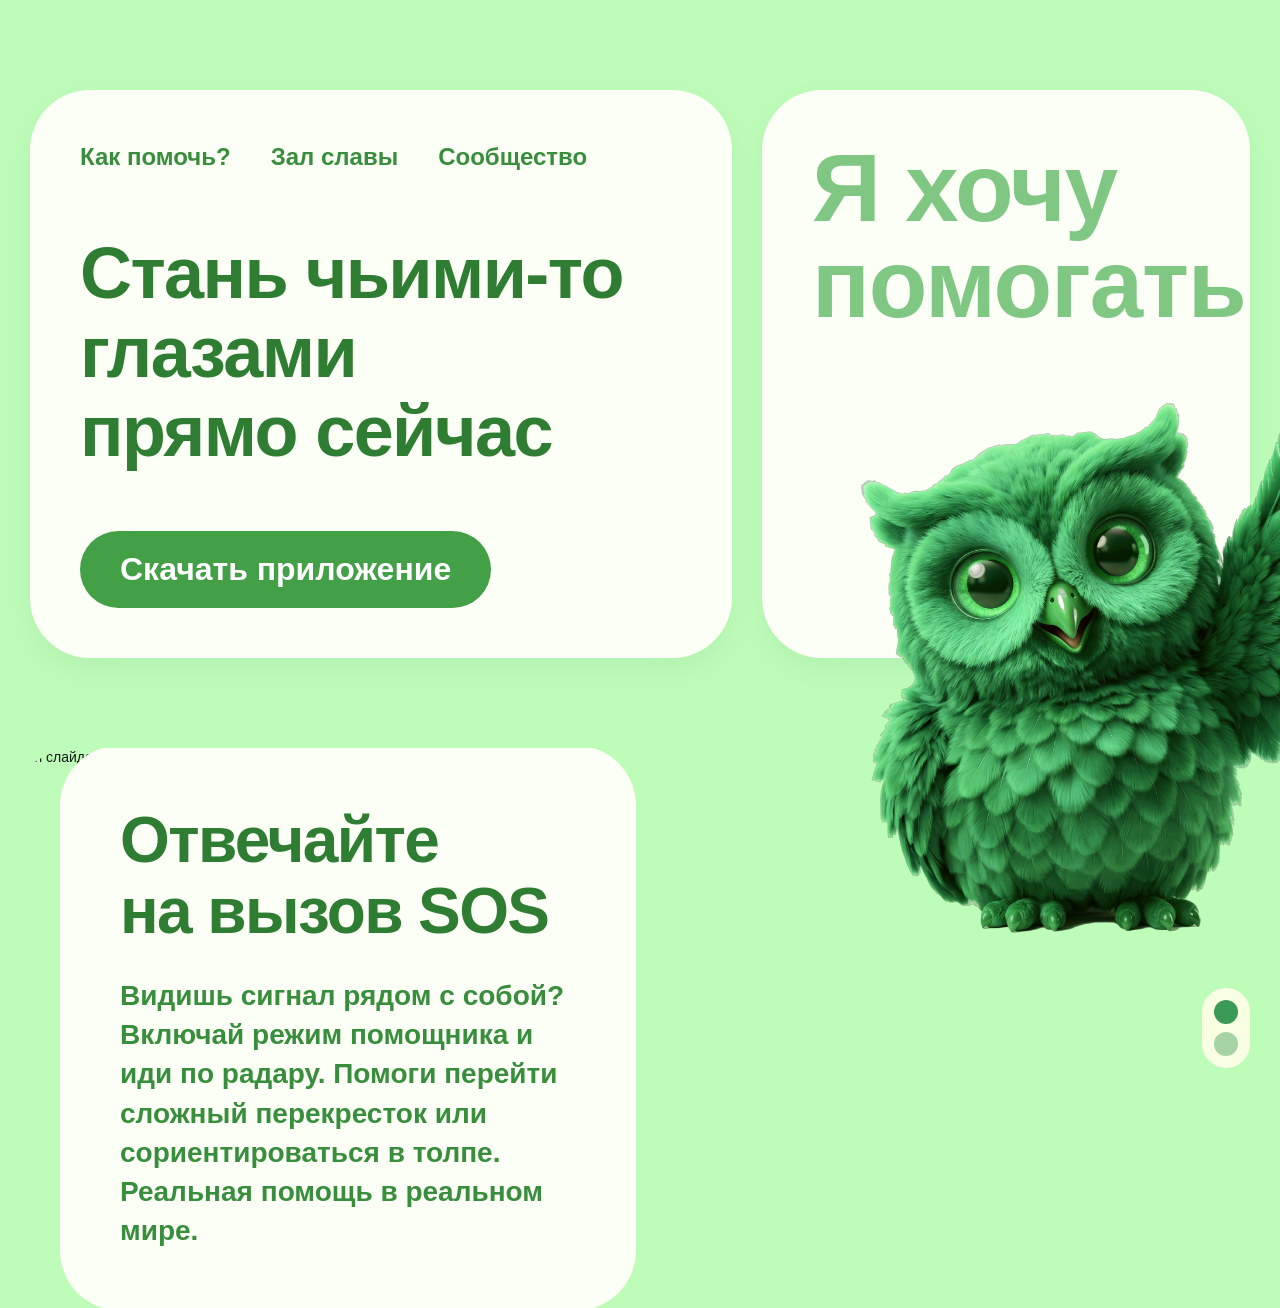
==== index.html @ 7aded3ce "update branch" ====
<!doctype html>
<html lang="en">
  <head>
    <meta charset="UTF-8" />
    <meta name="viewport" content="width=device-width, initial-scale=1.0" />
    <title>Промо | УБЕРУ</title>
    <link rel="stylesheet" href="css/reset.css" />
    <link rel="stylesheet" href="css/style.css" />
    <link rel="stylesheet" href="css/hero.css" />
    <link rel="stylesheet" href="css/slider.css" />
  </head>
  <body>
    <main class="main">
      <!--  -->
      <!-- БЛОК ВСТУПЛЕНИЕ -->
      <section class="hero">
        <div class="container">
          <!-- Контейнер с карточками -->
          <div class="cards-wrapper">
            <!-- Левая карточка -->
            <div class="card card-left">
              <nav class="menu">
                <a href="#" class="menu-item">Как помочь?</a>
                <a href="#" class="menu-item">Зал славы</a>
                <a href="#" class="menu-item">Сообщество</a>
              </nav>

              <h2 class="main-title">
                Стань чьими-то глазами<br />прямо сейчас
              </h2>

              <button class="btn">Скачать приложение</button>
            </div>

            <!-- Правая карточка -->
            <div class="card card-right">
              <h1 class="side-title">Я хочу<br />помогать</h1>
            </div>
          </div>

          <!-- Сова отдельно справа -->
          <div class="owl-container">
            <!-- ЗАМЕНИТЕ src НА ПУТЬ К ВАШЕЙ КАРТИНКЕ С СОВОЙ -->
            <img src="assets/img/owl.png" alt="Зеленая сова" class="owl-img" />
          </div>
        </div>
      </section>
      <!--  -->
      <!-- СЛАЙДЕР -->
      <section class="slider-section">
        <!-- Фото на весь блок -->
        <img src="assets/img/2-1.png" alt="Фон слайдера" class="slider-bg" data-slide="1" />
        <img src="assets/img/2-2.png" alt="Фон слайдера" class="slider-bg" data-slide="2" style="display: none;" />

        <!-- Карточка с текстом поверх фото -->
        <div class="slider-text-card" data-slide="1">
          <h2 class="slider-title">Отвечайте<br />на вызов SOS</h2>
          <p class="slider-description">
            Видишь сигнал рядом с собой? Включай режим помощника и иди по
            радару. Помоги перейти сложный перекресток или сориентироваться в
            толпе. Реальная помощь в реальном мире.
          </p>
        </div>

        <div class="slider-text-card" data-slide="2" style="display: none;">
          <h2 class="slider-title">Помогайте не выходя из дома</h2>
          <p class="slider-description">
            Видишь сигнал рядом с собой? Включай режим помощника и иди по радару. Помоги перейти сложный перекресток или сориентироваться в толпе. Реальная помощь в реальном мире.
          </p>
        </div>

        <!-- Кнопки навигации -->
        <div class="slider-nav">
          <div class="slider-nav-capsule">
            <button
              class="slider-nav-btn slider-nav-btn--prev active"
              aria-label="Предыдущий слайд"
              data-slide="1"
            ></button>
            <button
              class="slider-nav-btn slider-nav-btn--next"
              aria-label="Следующий слайд"
              data-slide="2"
            ></button>
          </div>
        </div>
      </section>

      <section class="outro">
        <div class="container"></div>
      </section>
    </main>
    <script type="module" src="js/script.js"></script>
  </body>
</html>
---- css/style.css ----
:root {
  /*bg colors*/
  --app-light-gray: #f5f3f1;
  --app-green: #0ba452;
  --app-light-green: #67eb93;
  --app-red: #ff7e52;
  --app-blue: #769ff3;
  --app-yellow: #fbbf49;
  --app-white: #ffffff;

  /*font colors*/
  --app-dark: #1a1a1a;
  --app-dark-gray: #282828;

  /*font-size*/
  --h1-font-size: clamp(32px, 6vw, 90px);
  --h2-font-size: clamp(20px, 6vw, 32px);
  --h3-font-size: 14px;

  --text-style: clamp(12px, 2vw, 14px);
}

@font-face {
  font-family: "Stolzl", sans-serif;
  src:
    url(fonts/Stolzl-Bold.ttf) format("truetype"),
    url(fonts/Stolzl-Medium.ttf) format("truetype"),
    url(fonts/Stolzl-Regular.ttf) format("truetype"),
    url(fonts/Stolzl-Light.ttf) format("truetype");
}

/*  */
/* ОБЩИЕ */
html {
  box-sizing: border-box;
  scroll-behavior: smooth;
}

*,
*::before,
*::after {
  box-sizing: inherit;
}

a {
  color: inherit;
  text-decoration: none;
}

li {
  list-style: none;
}

img {
}

.spotlight img {
  max-width: 100%;
  width: 100%;
  height: auto;
  object-fit: cover;
}

button {
  color: inherit;
  font-size: inherit;
  background-color: transparent;
  border: none;
  cursor: pointer;
  font-family: inherit;
  padding: 0;
}

.section-title {
  color: var(--app-dark-gray);
  font-weight: 500;
  font-size: var(--text-style);
  width: fit-content;
  padding: 8px 10px;
  border-radius: 6px;
  margin-bottom: 10px;
}

.descr-title {
  font-family: "Stolzl", sans-serif;
  font-weight: 600;
  text-transform: uppercase;
  font-size: var(--h2-font-size);
  margin-bottom: 16px;
}

.container {
  max-width: 1220px;
  padding: 0 10px;
  margin: 0 auto;
}

@media (max-width: 768px) {
  .container {
    padding: 0 20px;
  }
}

@media (max-width: 1400px) {
  .container {
    max-width: 1220px;
  }
}

@media (max-width: 1920px) {
  .container {
    max-width: 1800px;
    padding: 0 60px;
  }
}

@media (max-width: 3840px) {
  .container {
    max-width: 100%;
    padding: 0 30px;
    margin: 0 auto;
  }
}

body {
  font-family: "Stolzl", sans-serif;
  font-weight: 400;
  font-size: var(--text-style);
  line-height: 1.4;
  background-color: #bdfcb9;
  color: var(--app-dark);
}

p {
  font-weight: 500;
  color: var(--app-dark-gray);
  line-height: 1.6;
  font-size: 1.125rem;
}

h1,
h2,
h3 {
  font-weight: 600;
  line-height: 1.1;
}

h1 {
  font-size: 5rem;
  letter-spacing: -0.075rem;
}

h2 {
  font-size: 4rem;
  letter-spacing: -0.1rem;
}

h3 {
  font-size: 2rem;
  letter-spacing: -0.05rem;
}
---- css/hero.css ----
.hero {
  width: 100%;
  overflow: hidden;
  padding: 10svh 0;
}

/* Контейнер для карточек */
.cards-wrapper {
  display: flex;
  gap: 30px;
}

.card {
  background-color: #fcfff5;
  border-radius: 60px;
  padding: 50px;
  display: flex;
  flex-direction: column;
  justify-content: space-between;
  box-shadow: 0 10px 30px rgba(0, 0, 0, 0.05);
  max-height: 695px;
}

.card-left {
  display: flex;
  flex-direction: column;
  width: 60%;
}

.card-right {
  width: 40%;
  align-items: flex-start;
  text-align: left;
  display: flex;
  flex-direction: column;
  justify-content: flex-start;
}

.menu {
  display: flex;
  gap: 40px;
  margin-bottom: 60px;
}

.menu-item {
  font-size: 1.5rem;
  font-weight: 800;
  color: #388e3c;
  cursor: pointer;
  text-decoration: none;
}

.menu-item:hover {
  opacity: 0.7;
}

.main-title {
  /* font-size: 4rem; */
  line-height: 1.1;
  color: #2e7d32;
  font-weight: 900;
  margin-bottom: 60px;
  flex-shrink: 0;
}

.side-title {
  /* font-size: 5rem; */
  line-height: 1;
  color: #81c784;
  font-weight: 900;
  margin-bottom: 20px;
  flex-shrink: 0;
}

.btn {
  background-color: #43a047;
  color: white;
  border: none;
  padding: 20px 40px;
  border-radius: 50px;
  font-size: 32px;
  font-weight: 800;
  cursor: pointer;
  width: fit-content;
  transition: transform 0.2s;
  font-family: "Nunito", sans-serif;
}

.btn:hover {
  transform: scale(1.05);
  background-color: #388e3c;
}

/* Контейнер для совы - отдельно справа */
.owl-container {
  flex-shrink: 0;
  display: flex;
  align-items: flex-end;
  margin-left: -60px;
  width: 520px;
  position: absolute;
  top: 40svh;
  right: 0;
}

.owl-img {
  width: 100%;
  height: auto;
  object-fit: contain;
  display: block;
  max-width: none;
}

/* АДАПТИВНОСТЬ */
@media (max-width: 1400px) {
  .cards-wrapper {
    flex: 0 0 calc(100% - 480px);
  }

  .owl-container {
    width: 480px;
    right: -60px;
  }

  .main-title {
    font-size: 72px;
  }

  .side-title {
    font-size: 96px;
  }
}

@media (max-width: 1200px) {
  .hero-container {
    flex-direction: column;
    align-items: center;
  }

  .cards-wrapper {
    flex-direction: column;
    width: 100%;
    flex: 1 1 auto;
  }

  .card {
    max-height: none;
    width: 100%;
  }

  .owl-container {
    margin-left: 0;
    margin-top: 40px;
    width: 100%;
    justify-content: center;
    position: static;
    right: auto;
  }

  .owl-img {
    max-width: 400px;
  }

  .main-title {
    font-size: 64px;
  }
  .side-title {
    font-size: 80px;
  }
  .menu-item {
    font-size: 24px;
  }
  .btn {
    font-size: 24px;
  }
}

@media (max-width: 600px) {
  .card {
    padding: 40px;
    border-radius: 40px;
  }

  .menu {
    flex-wrap: wrap;
    gap: 20px;
  }

  .main-title {
    font-size: 42px;
    margin-bottom: 40px;
  }
  .side-title {
    font-size: 56px;
  }
  .menu-item {
    font-size: 18px;
  }
  .btn {
    font-size: 20px;
    padding: 15px 30px;
  }

  .owl-img {
    max-width: 250px;
  }
}
---- css/slider.css ----
/* * {
  box-sizing: border-box;
  margin: 0;
  padding: 0;
}

body {
  font-family: "Nunito", sans-serif;
  background-color: #bdfcb9;
  min-height: 100vh;
  display: flex;
  align-items: center;
  justify-content: center;
  padding: 40px 20px;
} */

/* Слайдер — фото на весь блок */
.slider-section {
  width: 100%;
  border-radius: 80px;
  overflow: hidden;
  position: relative;
  aspect-ratio: 16 / 7;
}

/* Фоновое изображение */
.slider-bg {
  position: absolute;
  inset: 0;
  width: 100%;
  height: 100%;
  object-fit: cover;
  display: block;
}

/* Карточка с текстом поверх фото */
.slider-text-card {
  position: absolute;
  left: 60px;
  top: 50%;
  transform: translateY(-50%);
  background-color: #fcfff5;
  border-radius: 60px;
  padding: 60px;
  max-width: 580px;
  width: 45%;
  display: flex;
  flex-direction: column;
  justify-content: center;
  z-index: 2;
}

.slider-title {
  /* font-size: 72px; */
  line-height: 1.1;
  color: #2e7d32;
  font-weight: 900;
  margin-bottom: 30px;
}

.slider-description {
  font-size: 28px;
  line-height: 1.4;
  color: #388e3c;
  font-weight: 700;
}

/* Кнопки навигации */
.slider-nav {
  position: absolute;
  right: 30px;
  top: 50%;
  transform: translateY(-50%);
  z-index: 3;
}

.slider-nav-capsule {
  display: flex;
  flex-direction: column;
  gap: 8px;
  background-color: #F8FFE2;
  border-radius: 40px;
  padding: 12px;
}

.slider-nav-btn {
  width: 24px;
  height: 24px;
  border-radius: 50%;
  border: none;
  cursor: pointer;
  transition: all 0.2s;
}

.slider-nav-btn:hover {
  transform: scale(1.1);
}

.slider-nav-btn--prev {
  background-color: #3C9A57;
}

.slider-nav-btn--next {
  background-color: #A5D3A5;
}

.slider-nav-btn.active {
  background-color: #3C9A57 !important;
}

.slider-nav-btn:not(.active) {
  background-color: #A5D3A5 !important;
}

/* АДАПТИВНОСТЬ */
@media (max-width: 1024px) {
  .slider-section {
    border-radius: 40px;
    aspect-ratio: 16 / 10;
  }

  .slider-text-card {
    left: 30px;
    padding: 30px;
    border-radius: 40px;
    max-width: 50%;
    width: 50%;
  }

  .slider-title {
    font-size: 42px;
    margin-bottom: 16px;
  }

  .slider-description {
    font-size: 20px;
  }

  .slider-nav {
    right: 15px;
  }

  .slider-nav-btn {
    width: 44px;
    height: 44px;
  }
}

@media (max-width: 600px) {
  .slider-section {
    border-radius: 30px;
    aspect-ratio: 9 / 12;
  }

  .slider-text-card {
    position: relative;
    left: auto;
    top: auto;
    transform: none;
    width: 100%;
    max-width: 100%;
    margin: 30px 20px;
    padding: 24px;
    border-radius: 30px;
  }

  .slider-title {
    font-size: 32px;
    margin-bottom: 12px;
  }

  .slider-description {
    font-size: 16px;
  }

  .slider-nav {
    right: 10px;
    top: auto;
    bottom: 15px;
    transform: none;
    flex-direction: row;
  }

  .slider-nav-btn {
    width: 36px;
    height: 36px;
  }

  .slider-nav-capsule {
    flex-direction: row;
  }
}
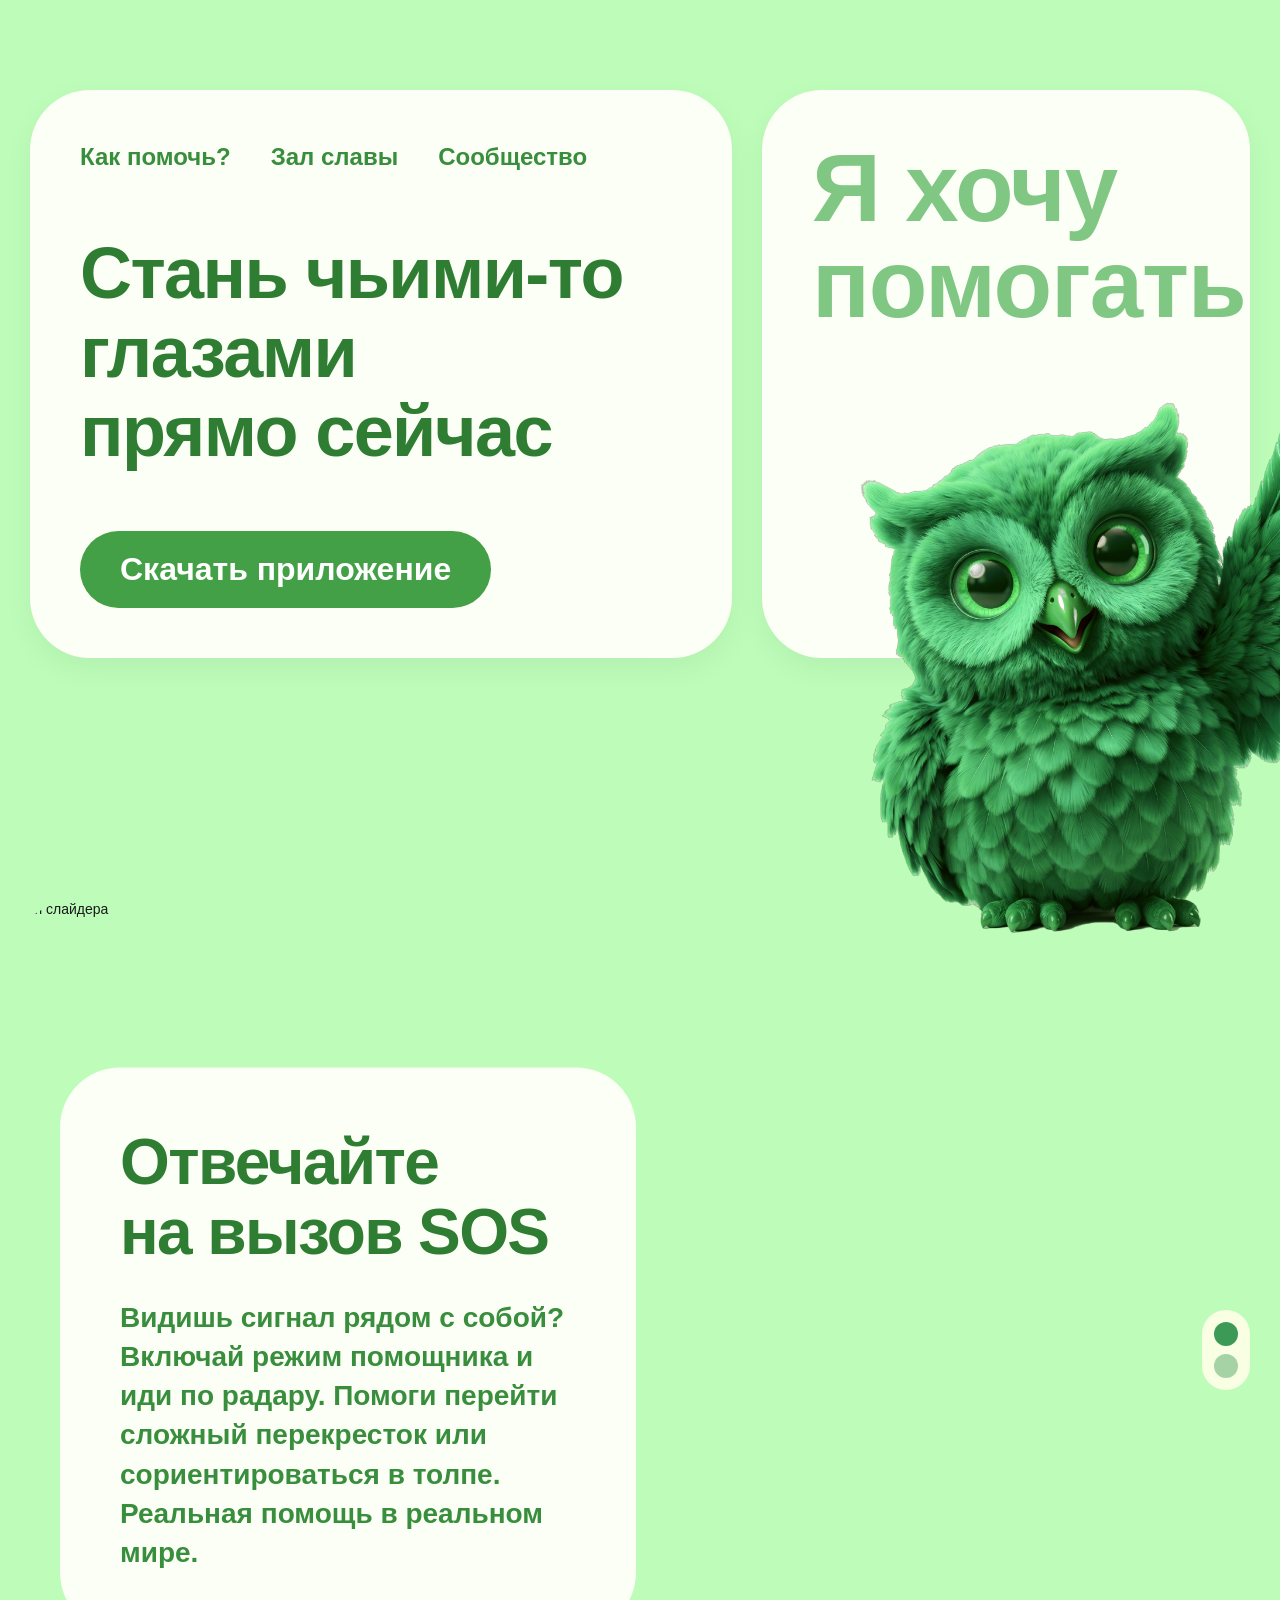
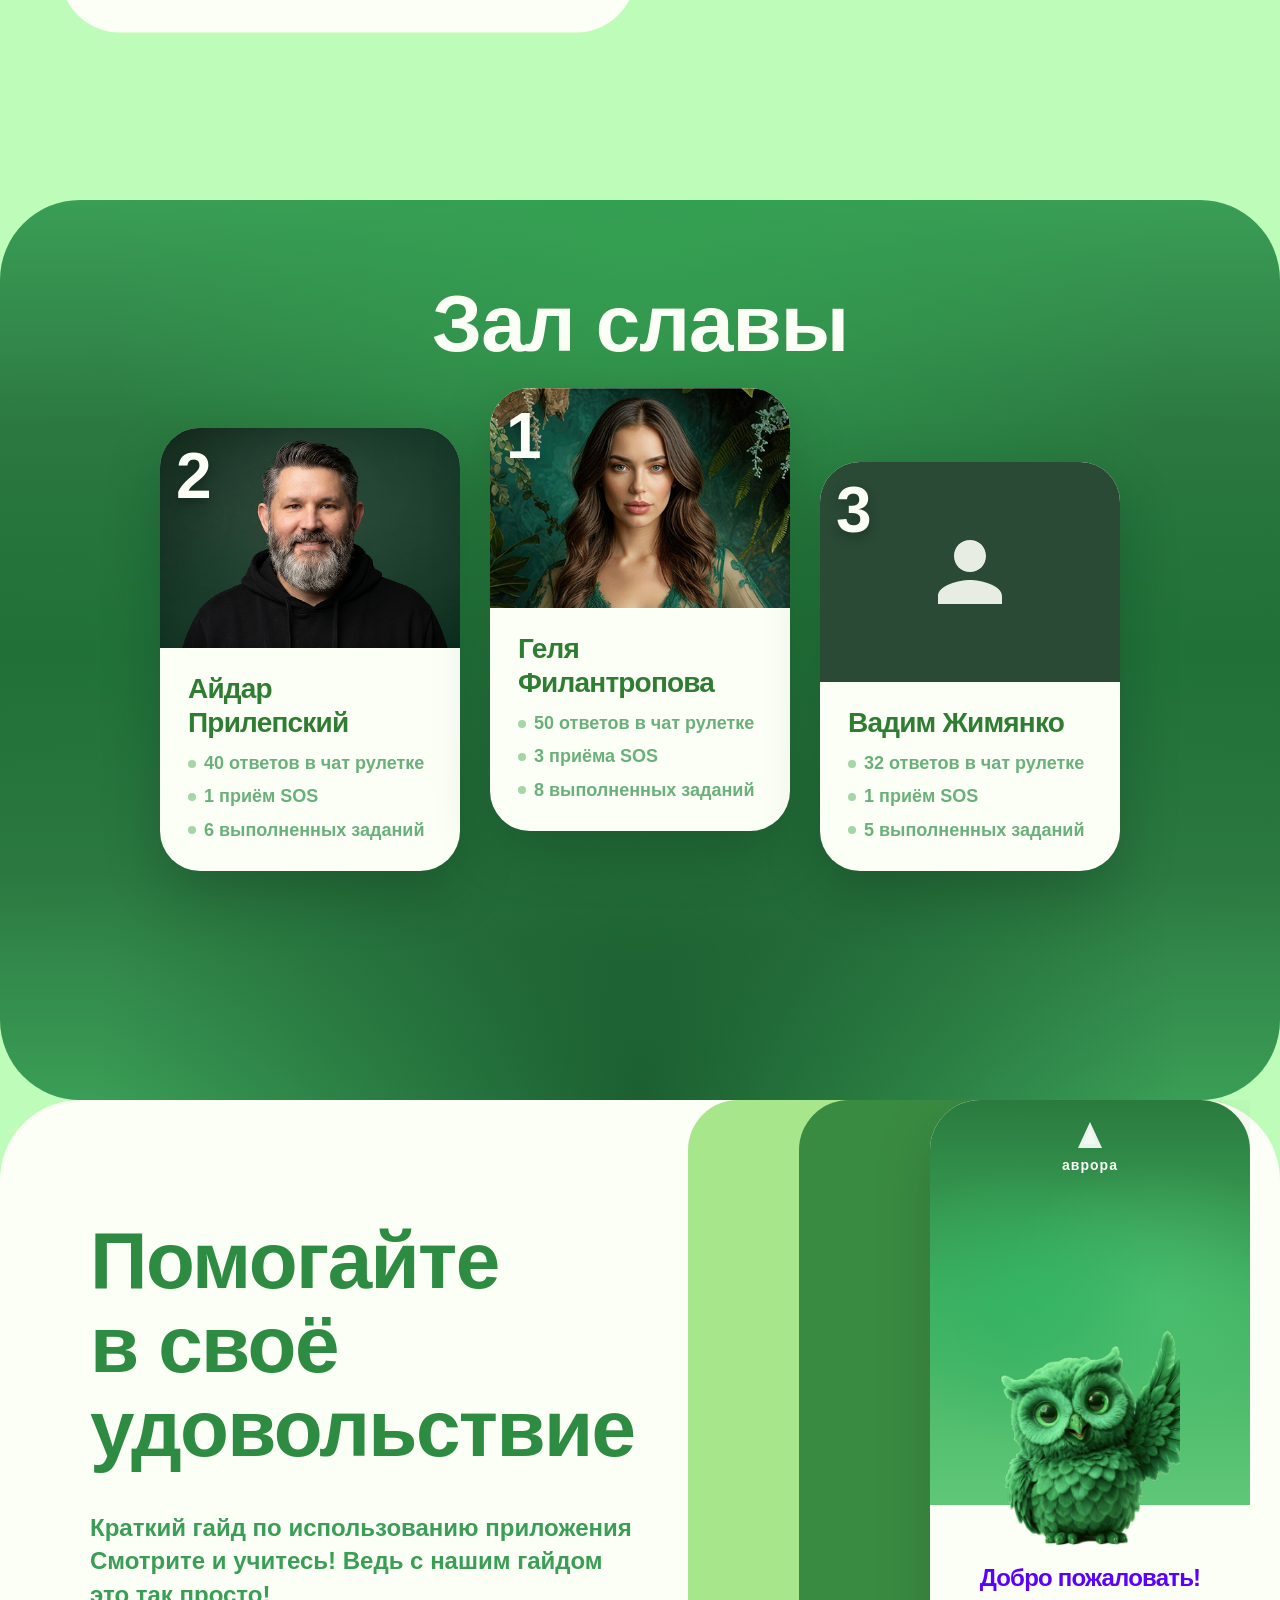
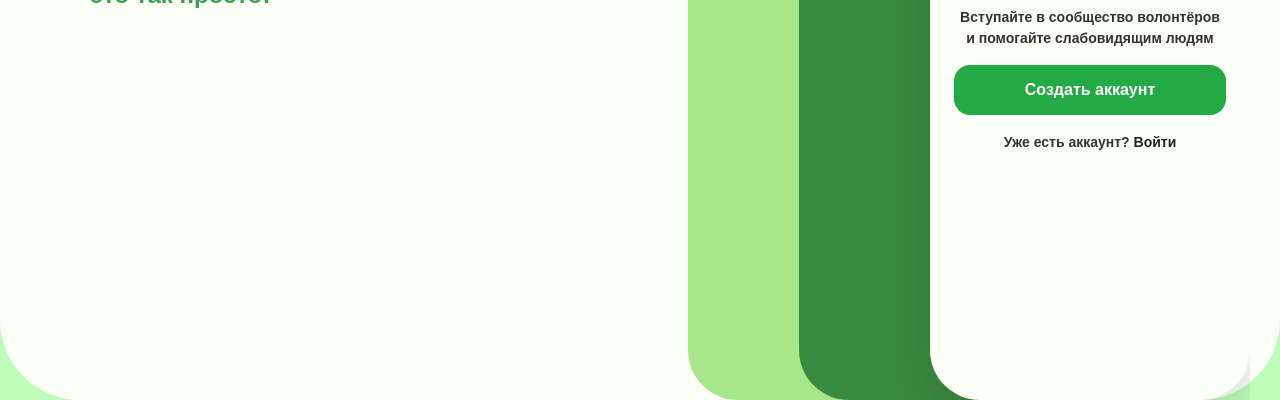
==== commit 16e5054f: "update" ====
--- a/index.html
+++ b/index.html
@@ -3,11 +3,13 @@
   <head>
     <meta charset="UTF-8" />
     <meta name="viewport" content="width=device-width, initial-scale=1.0" />
-    <title>Промо | УБЕРУ</title>
+    <title>Главная</title>
     <link rel="stylesheet" href="css/reset.css" />
     <link rel="stylesheet" href="css/style.css" />
     <link rel="stylesheet" href="css/hero.css" />
     <link rel="stylesheet" href="css/slider.css" />
+    <link rel="stylesheet" href="css/rating.css" />
+    <link rel="stylesheet" href="css/help.css" />
   </head>
   <body>
     <main class="main">
@@ -49,11 +51,21 @@
       <!-- СЛАЙДЕР -->
       <section class="slider-section">
         <!-- Фото на весь блок -->
-        <img src="assets/img/2-1.png" alt="Фон слайдера" class="slider-bg" data-slide="1" />
-        <img src="assets/img/2-2.png" alt="Фон слайдера" class="slider-bg" data-slide="2" style="display: none;" />
+        <img
+          src="assets/img/2-1.png"
+          alt="Фон слайдера"
+          class="slider-bg active"
+          data-slide="1"
+        />
+        <img
+          src="assets/img/2-2.png"
+          alt="Фон слайдера"
+          class="slider-bg"
+          data-slide="2"
+        />
 
         <!-- Карточка с текстом поверх фото -->
-        <div class="slider-text-card" data-slide="1">
+        <div class="slider-text-card active" data-slide="1">
           <h2 class="slider-title">Отвечайте<br />на вызов SOS</h2>
           <p class="slider-description">
             Видишь сигнал рядом с собой? Включай режим помощника и иди по
@@ -62,10 +74,12 @@
           </p>
         </div>
 
-        <div class="slider-text-card" data-slide="2" style="display: none;">
+        <div class="slider-text-card" data-slide="2">
           <h2 class="slider-title">Помогайте не выходя из дома</h2>
           <p class="slider-description">
-            Видишь сигнал рядом с собой? Включай режим помощника и иди по радару. Помоги перейти сложный перекресток или сориентироваться в толпе. Реальная помощь в реальном мире.
+            Видишь сигнал рядом с собой? Включай режим помощника и иди по
+            радару. Помоги перейти сложный перекресток или сориентироваться в
+            толпе. Реальная помощь в реальном мире.
           </p>
         </div>
 
@@ -86,6 +100,152 @@
         </div>
       </section>
 
+      <section class="hall-of-fame">
+        <div class="container">
+          <h2 class="hall-title">Зал славы</h2>
+
+          <div class="podium">
+            <!-- 2-е место -->
+            <div class="user-card user-card--second">
+              <div class="user-card__photo-wrap">
+                <span class="user-card__rank">2</span>
+                <!-- Замените src на фото Айдара -->
+                <img
+                  src="assets/img/man-2-place.png"
+                  alt="Айдар Прилепский"
+                  class="user-card__photo"
+                />
+              </div>
+              <div class="user-card__info">
+                <h3 class="user-card__name">Айдар<br />Прилепский</h3>
+                <ul class="user-card__stats">
+                  <li>40 ответов в чат рулетке</li>
+                  <li>1 приём SOS</li>
+                  <li>6 выполненных заданий</li>
+                </ul>
+              </div>
+            </div>
+
+            <!-- 1-е место -->
+            <div class="user-card user-card--first">
+              <div class="user-card__photo-wrap">
+                <span class="user-card__rank">1</span>
+                <!-- Замените src на фото Гели -->
+                <img
+                  src="assets/img/man-1-place.png"
+                  alt="Геля Филантропова"
+                  class="user-card__photo"
+                />
+              </div>
+              <div class="user-card__info">
+                <h3 class="user-card__name">Геля<br />Филантропова</h3>
+                <ul class="user-card__stats">
+                  <li>50 ответов в чат рулетке</li>
+                  <li>3 приёма SOS</li>
+                  <li>8 выполненных заданий</li>
+                </ul>
+              </div>
+            </div>
+
+            <!-- 3-е место -->
+            <div class="user-card user-card--third">
+              <div class="user-card__photo-wrap">
+                <span class="user-card__rank">3</span>
+                <!-- Заглушка: иконка пользователя -->
+                <div class="user-card__photo-placeholder">
+                  <svg viewBox="0 0 24 24" xmlns="http://www.w3.org/2000/svg">
+                    <path
+                      d="M12 12c2.7 0 4.8-2.1 4.8-4.8S14.7 2.4 12 2.4 7.2 4.5 7.2 7.2 9.3 12 12 12zm0 2.4c-3.2 0-9.6 1.6-9.6 4.8v2.4h19.2v-2.4c0-3.2-6.4-4.8-9.6-4.8z"
+                    />
+                  </svg>
+                </div>
+              </div>
+              <div class="user-card__info">
+                <h3 class="user-card__name">Вадим Жимянко</h3>
+                <ul class="user-card__stats">
+                  <li>32 ответов в чат рулетке</li>
+                  <li>1 приём SOS</li>
+                  <li>5 выполненных заданий</li>
+                </ul>
+              </div>
+            </div>
+          </div>
+        </div>
+      </section>
+
+      <section class="help">
+        <div class="container">
+          <div class="guide-section">
+            <!-- Левая часть — текст -->
+            <div class="guide-text">
+              <h2 class="guide-title">
+                Помогайте<br />
+                в своё удовольствие
+              </h2>
+              <p class="guide-subtitle">
+                Краткий гайд по использованию приложения<br />
+                Смотрите и учитесь! Ведь с нашим гайдом это так просто!
+              </p>
+            </div>
+
+            <!-- Правая часть — стек слоёв -->
+            <div class="guide-visual">
+              <!-- Задний слой — светло-зелёный -->
+              <div class="stack-layer stack-layer--back"></div>
+
+              <!-- Средний слой — тёмно-зелёный -->
+              <div class="stack-layer stack-layer--mid"></div>
+
+              <!-- Передний слой — карточка с телефоном -->
+              <div class="stack-layer stack-layer--front">
+                <!-- Верхняя часть с зелёным фоном -->
+                <div class="phone-header">
+                  <div class="phone-logo">
+                    <svg
+                      class="phone-logo__icon"
+                      viewBox="0 0 32 32"
+                      fill="none"
+                      xmlns="http://www.w3.org/2000/svg"
+                    >
+                      <path
+                        d="M16 2L4 28h24L16 2z"
+                        fill="white"
+                        opacity="0.9"
+                      />
+                      <path
+                        d="M16 8L10 24h12L16 8z"
+                        fill="#fcfff5"
+                        opacity="0.5"
+                      />
+                    </svg>
+                    <span class="phone-logo__text">аврора</span>
+                  </div>
+
+                  <img
+                    src="assets/img/owl.png"
+                    alt="Зелёная сова"
+                    class="owl-image"
+                  />
+                </div>
+
+                <!-- Нижняя часть — белый фон с текстом -->
+                <div class="phone-body">
+                  <h3 class="phone-body__title">Добро пожаловать!</h3>
+                  <p class="phone-body__text">
+                    Вступайте в сообщество волонтёров<br />
+                    и помогайте слабовидящим людям
+                  </p>
+                  <button class="phone-body__btn">Создать аккаунт</button>
+                  <p class="phone-body__link">
+                    Уже есть аккаунт? <a href="#">Войти</a>
+                  </p>
+                </div>
+              </div>
+            </div>
+          </div>
+        </div>
+      </section>
+
       <section class="outro">
         <div class="container"></div>
       </section>
--- a/css/hero.css
+++ b/css/hero.css
@@ -2,6 +2,7 @@
   width: 100%;
   overflow: hidden;
   padding: 10svh 0;
+  height: 100svh;
 }
 
 /* Контейнер для карточек */
--- a/css/slider.css
+++ b/css/slider.css
@@ -21,6 +21,7 @@
   overflow: hidden;
   position: relative;
   aspect-ratio: 16 / 7;
+  height: 100svh;
 }
 
 /* Фоновое изображение */
@@ -31,6 +32,14 @@
   height: 100%;
   object-fit: cover;
   display: block;
+  opacity: 0;
+  transition: opacity 0.6s ease-in-out;
+  z-index: 1;
+}
+
+.slider-bg.active {
+  opacity: 1;
+  z-index: 2;
 }
 
 /* Карточка с текстом поверх фото */
@@ -47,7 +56,17 @@
   display: flex;
   flex-direction: column;
   justify-content: center;
-  z-index: 2;
+  z-index: 3;
+  opacity: 0;
+  visibility: hidden;
+  transition:
+    opacity 0.6s ease-in-out,
+    visibility 0.6s ease-in-out;
+}
+
+.slider-text-card.active {
+  opacity: 1;
+  visibility: visible;
 }
 
 .slider-title {
@@ -78,7 +97,7 @@
   display: flex;
   flex-direction: column;
   gap: 8px;
-  background-color: #F8FFE2;
+  background-color: #f8ffe2;
   border-radius: 40px;
   padding: 12px;
 }
@@ -97,19 +116,19 @@
 }
 
 .slider-nav-btn--prev {
-  background-color: #3C9A57;
+  background-color: #3c9a57;
 }
 
 .slider-nav-btn--next {
-  background-color: #A5D3A5;
+  background-color: #a5d3a5;
 }
 
 .slider-nav-btn.active {
-  background-color: #3C9A57 !important;
+  background-color: #3c9a57 !important;
 }
 
 .slider-nav-btn:not(.active) {
-  background-color: #A5D3A5 !important;
+  background-color: #a5d3a5 !important;
 }
 
 /* АДАПТИВНОСТЬ */
--- a/css/rating.css
+++ b/css/rating.css
@@ -0,0 +1,265 @@
+/* * {
+  box-sizing: border-box;
+  margin: 0;
+  padding: 0;
+}
+
+body {
+  font-family: "Nunito", sans-serif;
+  background-color: #bdfcb9;
+  min-height: 100vh;
+  display: flex;
+  align-items: center;
+  justify-content: center;
+  padding: 40px 20px;
+} */
+
+/* Секция с фоном-драпировкой */
+.hall-of-fame {
+  width: 100%;
+  border-radius: 80px;
+  overflow: hidden;
+  position: relative;
+  padding: 80px 60px 100px;
+  height: 100svh;
+  /* Имитация зелёной драпировки через градиенты */
+  background:
+    radial-gradient(
+      ellipse at 20% 50%,
+      rgba(34, 120, 60, 0.6) 0%,
+      transparent 50%
+    ),
+    radial-gradient(
+      ellipse at 80% 50%,
+      rgba(34, 120, 60, 0.6) 0%,
+      transparent 50%
+    ),
+    radial-gradient(
+      ellipse at 50% 0%,
+      rgba(50, 160, 80, 0.8) 0%,
+      transparent 60%
+    ),
+    radial-gradient(
+      ellipse at 50% 100%,
+      rgba(20, 80, 40, 0.8) 0%,
+      transparent 60%
+    ),
+    linear-gradient(
+      180deg,
+      #3a9e56 0%,
+      #2d7a42 25%,
+      #1f6b35 50%,
+      #2d7a42 75%,
+      #3a9e56 100%
+    );
+}
+
+/* Заголовок */
+.hall-title {
+  text-align: center;
+  font-size: 80px;
+  font-weight: 900;
+  color: #fcfff5;
+  margin-bottom: 60px;
+  letter-spacing: -1px;
+}
+
+/* Контейнер карточек */
+.podium {
+  display: flex;
+  justify-content: center;
+  align-items: flex-end;
+  gap: 30px;
+}
+
+/* Карточка пользователя */
+.user-card {
+  background-color: #fcfff5;
+  border-radius: 40px;
+  overflow: hidden;
+  width: 300px;
+  display: flex;
+  flex-direction: column;
+  box-shadow: 0 20px 60px rgba(0, 0, 0, 0.2);
+  position: relative;
+}
+
+/* 1-е место — выше */
+.user-card--first {
+  align-self: flex-start;
+  margin-top: -40px;
+}
+
+/* 2-е и 3-е места — ниже */
+.user-card--second,
+.user-card--third {
+  align-self: flex-end;
+}
+
+/* Верхняя часть карточки (фото) */
+.user-card__photo-wrap {
+  background-color: #2a4a35;
+  height: 220px;
+  position: relative;
+  overflow: hidden;
+}
+
+.user-card__photo {
+  width: 100%;
+  height: 100%;
+  object-fit: cover;
+  display: block;
+}
+
+/* Заглушка для фото без картинки */
+.user-card__photo-placeholder {
+  width: 100%;
+  height: 100%;
+  display: flex;
+  align-items: center;
+  justify-content: center;
+  background-color: #2a4a35;
+}
+
+.user-card__photo-placeholder svg {
+  width: 80px;
+  height: 80px;
+  fill: #fcfff5;
+  opacity: 0.9;
+}
+
+/* Номер места */
+.user-card__rank {
+  position: absolute;
+  top: 16px;
+  left: 16px;
+  font-size: 64px;
+  font-weight: 900;
+  color: #fcfff5;
+  line-height: 1;
+  text-shadow: 0 4px 12px rgba(0, 0, 0, 0.3);
+  z-index: 2;
+}
+
+/* Нижняя часть карточки (текст) */
+.user-card__info {
+  padding: 24px 28px 28px;
+  display: flex;
+  flex-direction: column;
+  gap: 12px;
+}
+
+.user-card__name {
+  font-size: 28px;
+  font-weight: 800;
+  color: #2e7d32;
+  line-height: 1.2;
+}
+
+.user-card__stats {
+  list-style: none;
+  display: flex;
+  flex-direction: column;
+  gap: 8px;
+}
+
+.user-card__stats li {
+  font-size: 18px;
+  font-weight: 700;
+  color: #6ab07a;
+  position: relative;
+  padding-left: 16px;
+}
+
+.user-card__stats li::before {
+  content: "";
+  position: absolute;
+  left: 0;
+  top: 50%;
+  transform: translateY(-50%);
+  width: 8px;
+  height: 8px;
+  border-radius: 50%;
+  background-color: #a5d6a7;
+}
+
+/* АДАПТИВНОСТЬ */
+@media (max-width: 1024px) {
+  .hall-of-fame {
+    border-radius: 40px;
+    padding: 60px 40px 80px;
+  }
+
+  .hall-title {
+    font-size: 56px;
+    margin-bottom: 40px;
+  }
+
+  .podium {
+    gap: 20px;
+  }
+
+  .user-card {
+    width: 260px;
+  }
+
+  .user-card__photo-wrap {
+    height: 190px;
+  }
+
+  .user-card__rank {
+    font-size: 48px;
+  }
+
+  .user-card__name {
+    font-size: 24px;
+  }
+
+  .user-card__stats li {
+    font-size: 16px;
+  }
+}
+
+@media (max-width: 768px) {
+  .hall-of-fame {
+    border-radius: 30px;
+    padding: 40px 20px 60px;
+  }
+
+  .hall-title {
+    font-size: 40px;
+    margin-bottom: 30px;
+  }
+
+  .podium {
+    flex-direction: column;
+    align-items: center;
+    gap: 20px;
+  }
+
+  .user-card,
+  .user-card--first,
+  .user-card--second,
+  .user-card--third {
+    width: 100%;
+    max-width: 340px;
+    align-self: center;
+    margin-top: 0;
+  }
+
+  .user-card__photo-wrap {
+    height: 200px;
+  }
+
+  .user-card__rank {
+    font-size: 56px;
+  }
+
+  .user-card__name {
+    font-size: 26px;
+  }
+
+  .user-card__stats li {
+    font-size: 18px;
+  }
+}
--- a/css/help.css
+++ b/css/help.css
@@ -0,0 +1,337 @@
+/* * {
+  box-sizing: border-box;
+  margin: 0;
+  padding: 0;
+}
+
+body {
+  font-family: "Nunito", sans-serif;
+  background-color: #d4f7c2;
+  min-height: 100vh;
+  display: flex;
+  align-items: center;
+  justify-content: center;
+  padding: 40px 20px;
+} */
+
+.help {
+  width: 100%;
+  background-color: #fcfff5; /* Кремовый фон */
+  border-radius: 80px;
+  /* display: flex; */
+  /* overflow: hidden; */
+  height: 100svh;
+}
+
+/* Основная карточка-контейнер */
+.guide-section {
+  width: 100%;
+  /* border-radius: 80px; */
+  display: flex;
+  overflow: hidden;
+  height: 100svh;
+}
+
+/* Левая часть с текстом */
+.guide-text {
+  flex: 1;
+  padding: 80px 60px;
+  display: flex;
+  flex-direction: column;
+  justify-content: center;
+  height: 70svh;
+}
+
+.guide-title {
+  font-size: 5rem;
+  line-height: 1.05;
+  color: #2e8b42;
+  font-weight: 900;
+  margin-bottom: 40px;
+}
+
+.guide-subtitle {
+  font-size: 1.5rem;
+  line-height: 1.4;
+  color: #3a9e56;
+  font-weight: 700;
+}
+
+/* Правая часть — стек слоёв */
+.guide-visual {
+  flex: 1;
+  display: flex;
+  align-items: center;
+  justify-content: center;
+  position: relative;
+  padding: 60px 60px 60px 0;
+}
+
+/* Слои стека */
+.stack-layer {
+  position: absolute;
+  right: 60px;
+  border-radius: 50px;
+}
+
+/* Задний слой — светло-зелёный */
+.stack-layer--back {
+  width: 340px;
+  height: 520px;
+  background-color: #a8e68c;
+  z-index: 1;
+  height: 100%;
+  right: 40%;
+}
+
+/* Средний слой — тёмно-зелёный */
+.stack-layer--mid {
+  width: 340px;
+  height: 520px;
+  background-color: #3a8b42;
+  z-index: 2;
+  right: 20%;
+  height: 100%;
+}
+
+/* Передний слой — белая карточка с телефоном */
+.stack-layer--front {
+  width: 320px;
+  height: 540px;
+  background-color: #fcfff5;
+  z-index: 3;
+  height: 100%;
+  right: 0;
+  overflow: hidden;
+  box-shadow: 0 20px 60px rgba(0, 0, 0, 0.15);
+  display: flex;
+  flex-direction: column;
+  align-items: center;
+}
+
+/* Верхняя часть с зелёным фоном */
+.phone-header {
+  width: 100%;
+  height: 45%;
+  background:
+    radial-gradient(
+      ellipse at 30% 50%,
+      rgba(50, 180, 100, 0.8) 0%,
+      transparent 50%
+    ),
+    radial-gradient(
+      ellipse at 70% 50%,
+      rgba(80, 200, 120, 0.6) 0%,
+      transparent 50%
+    ),
+    linear-gradient(180deg, #2a7a3e 0%, #40b060 50%, #5ec878 100%);
+  display: flex;
+  align-items: flex-start;
+  justify-content: center;
+  padding-top: 20px;
+  position: relative;
+}
+
+/* Логотип "аврора" */
+.phone-logo {
+  display: flex;
+  flex-direction: column;
+  align-items: center;
+  gap: 4px;
+}
+
+.phone-logo__icon {
+  width: 32px;
+  height: 32px;
+}
+
+.phone-logo__text {
+  font-size: 14px;
+  font-weight: 700;
+  color: #fcfff5;
+  letter-spacing: 1px;
+}
+
+/* Сова */
+.owl-image {
+  position: absolute;
+  bottom: -40px;
+  left: 50%;
+  transform: translateX(-50%);
+  width: 180px;
+  height: auto;
+  z-index: 4;
+}
+
+/* Нижняя часть — белая */
+.phone-body {
+  width: 100%;
+  flex: 1;
+  padding: 60px 24px 24px;
+  display: flex;
+  flex-direction: column;
+  align-items: center;
+  text-align: center;
+  gap: 16px;
+}
+
+.phone-body__title {
+  font-size: 24px;
+  font-weight: 900;
+  color: #5a00ff; /* Фиолетовый как на макете */
+}
+
+.phone-body__text {
+  font-size: 14px;
+  font-weight: 700;
+  color: #333;
+  line-height: 1.5;
+}
+
+.phone-body__btn {
+  width: 100%;
+  padding: 16px 24px;
+  background-color: #22aa44;
+  color: white;
+  border: none;
+  border-radius: 16px;
+  font-size: 16px;
+  font-weight: 800;
+  cursor: pointer;
+  font-family: "Nunito", sans-serif;
+  transition: background-color 0.2s;
+}
+
+.phone-body__btn:hover {
+  background-color: #1d9640;
+}
+
+.phone-body__link {
+  font-size: 14px;
+  font-weight: 700;
+  color: #333;
+}
+
+.phone-body__link a {
+  color: #222;
+  font-weight: 800;
+  text-decoration: none;
+}
+
+.phone-body__link a:hover {
+  text-decoration: underline;
+}
+
+/* АДАПТИВНОСТЬ */
+@media (max-width: 1024px) {
+  .guide-section {
+    border-radius: 40px;
+    flex-direction: column;
+  }
+
+  .guide-text {
+    padding: 40px;
+  }
+
+  .guide-title {
+    font-size: 56px;
+  }
+
+  .guide-subtitle {
+    font-size: 24px;
+  }
+
+  .guide-visual {
+    padding: 40px;
+    min-height: 500px;
+  }
+
+  .stack-layer--back {
+    width: 280px;
+    height: 420px;
+  }
+
+  .stack-layer--mid {
+    width: 280px;
+    height: 420px;
+  }
+
+  .stack-layer--front {
+    width: 260px;
+    height: 440px;
+  }
+
+  .phone-header {
+    height: 200px;
+  }
+
+  .owl-image {
+    width: 150px;
+    bottom: -35px;
+  }
+}
+
+@media (max-width: 600px) {
+  .guide-section {
+    border-radius: 30px;
+  }
+
+  .guide-text {
+    padding: 30px;
+  }
+
+  .guide-title {
+    font-size: 40px;
+    margin-bottom: 20px;
+  }
+
+  .guide-subtitle {
+    font-size: 20px;
+  }
+
+  .guide-visual {
+    padding: 30px;
+    min-height: 440px;
+  }
+
+  .stack-layer--back {
+    width: 220px;
+    height: 340px;
+    border-radius: 30px;
+  }
+
+  .stack-layer--mid {
+    width: 220px;
+    height: 340px;
+    border-radius: 30px;
+  }
+
+  .stack-layer--front {
+    width: 220px;
+    height: 360px;
+    border-radius: 30px;
+  }
+
+  .phone-header {
+    height: 160px;
+  }
+
+  .owl-image {
+    width: 120px;
+    bottom: -30px;
+  }
+
+  .phone-body__title {
+    font-size: 18px;
+  }
+
+  .phone-body__text {
+    font-size: 12px;
+  }
+
+  .phone-body__btn {
+    padding: 12px 16px;
+    font-size: 14px;
+    border-radius: 12px;
+  }
+}
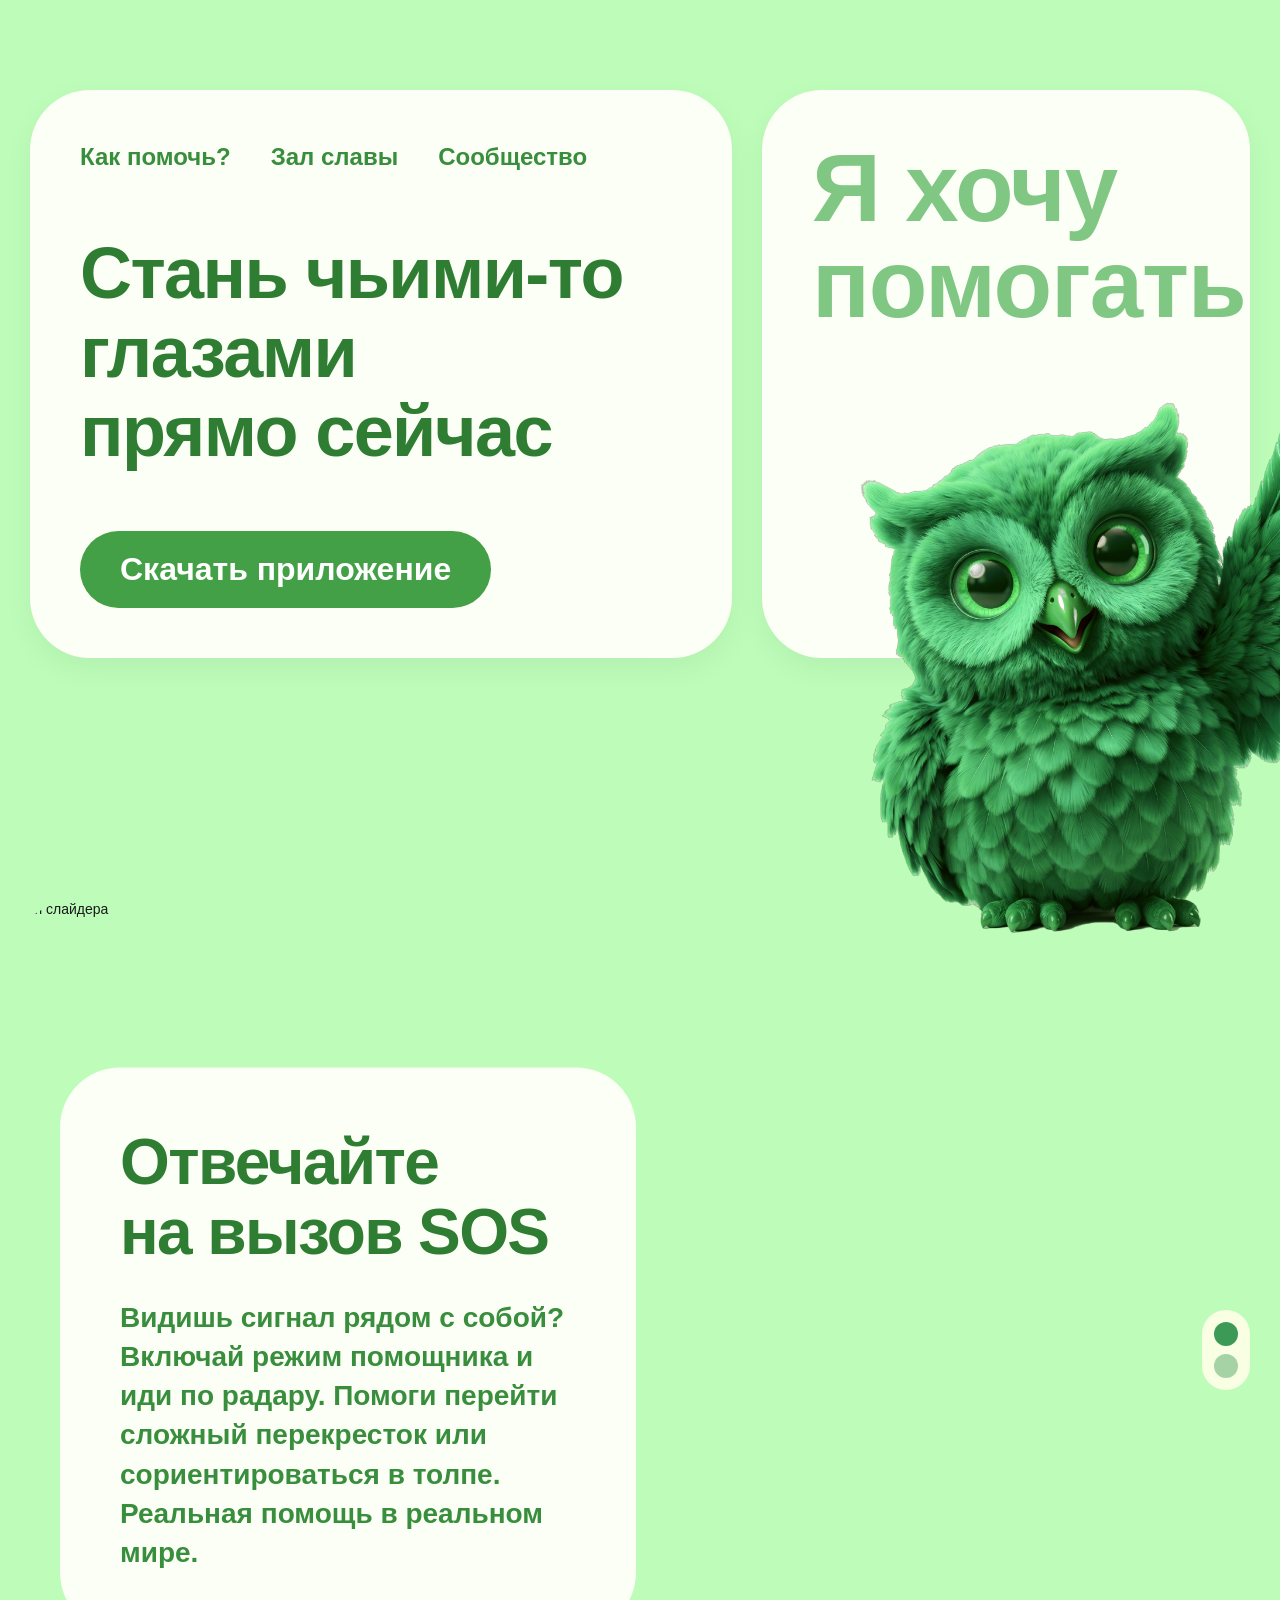
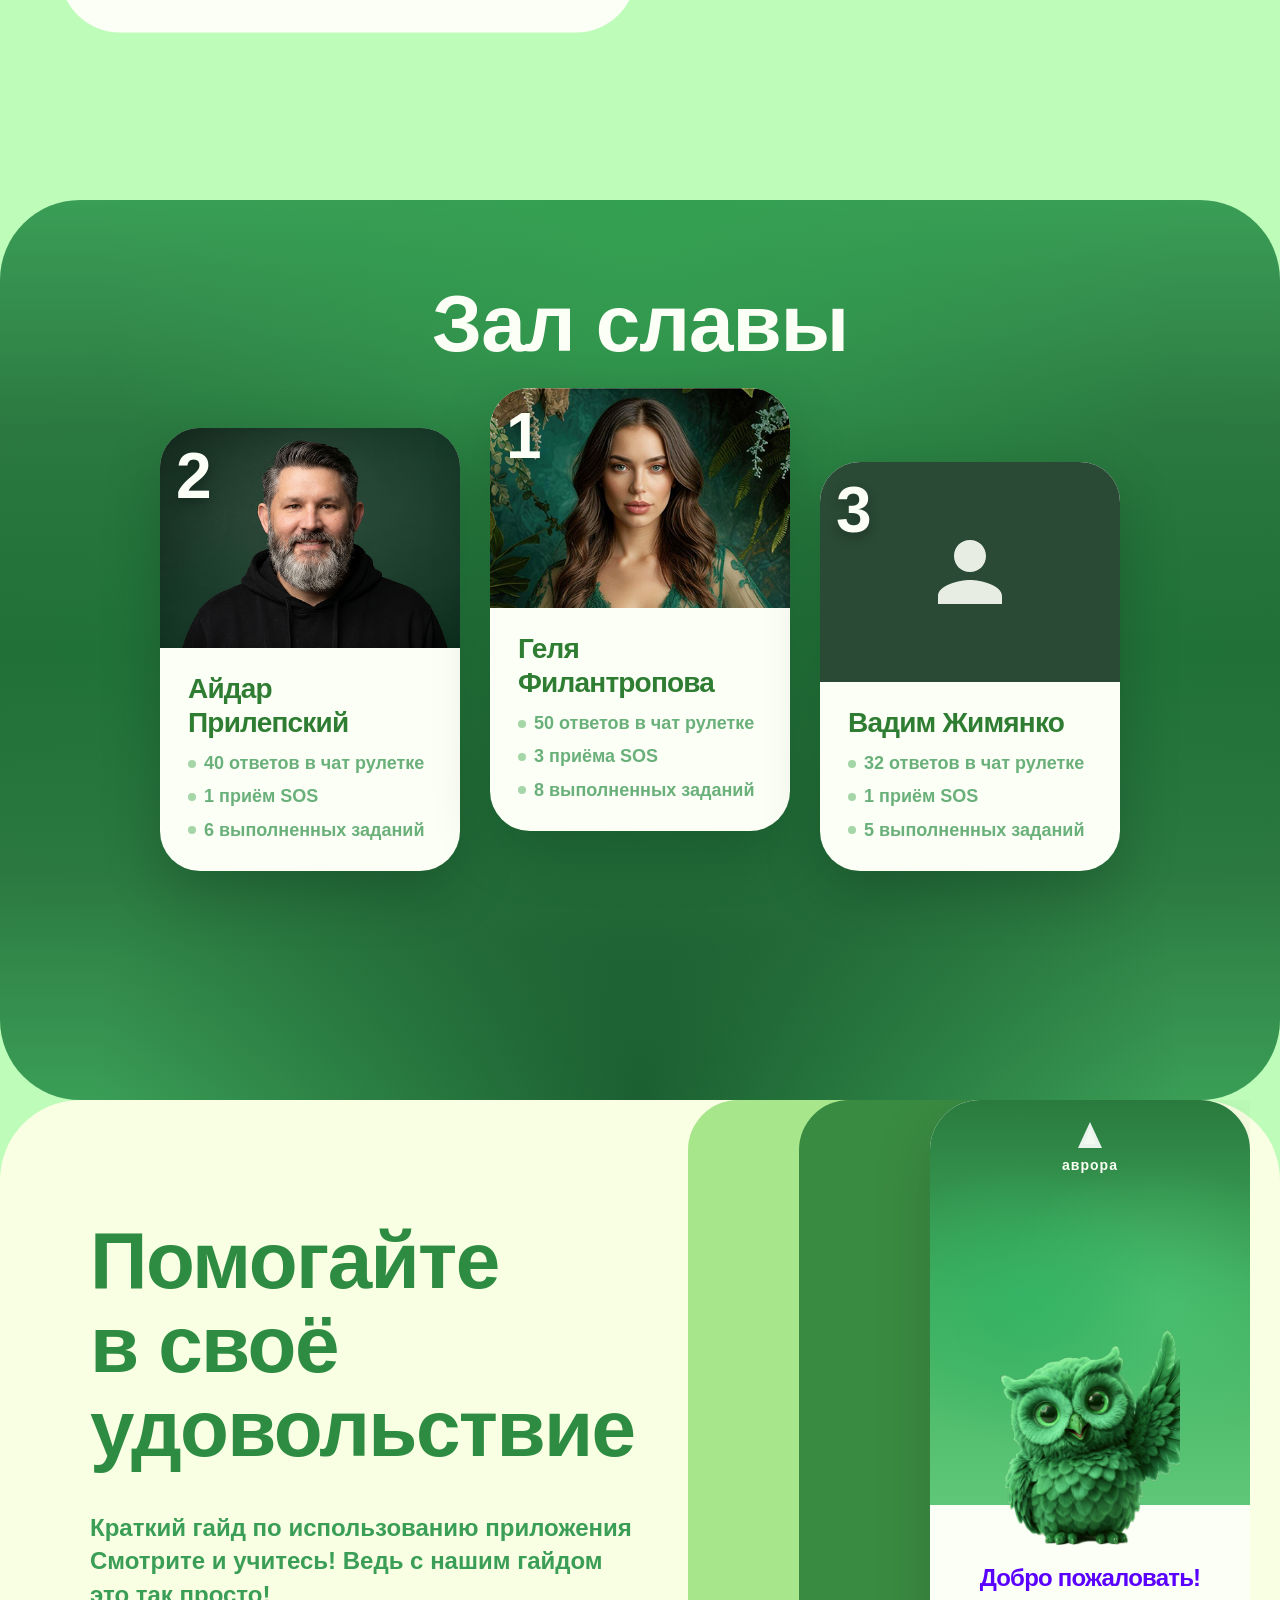
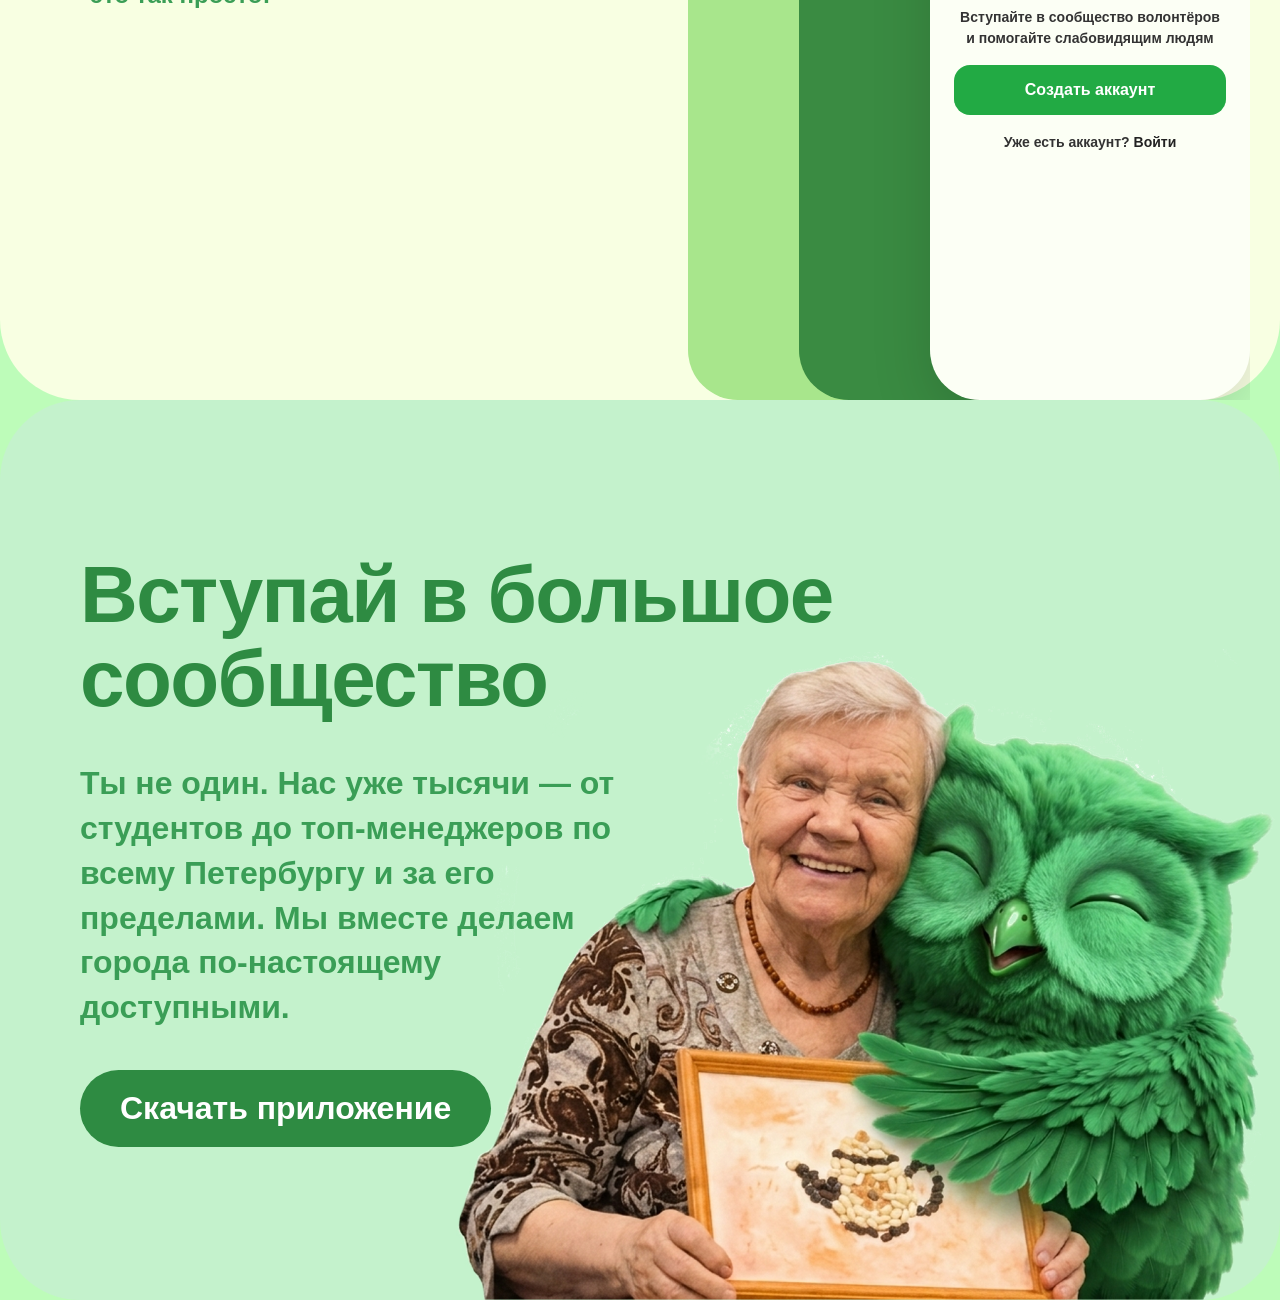
==== commit 5479aa6f: "update" ====
--- a/index.html
+++ b/index.html
@@ -10,6 +10,7 @@
     <link rel="stylesheet" href="css/slider.css" />
     <link rel="stylesheet" href="css/rating.css" />
     <link rel="stylesheet" href="css/help.css" />
+    <link rel="stylesheet" href="css/community.css" />
   </head>
   <body>
     <main class="main">
@@ -246,6 +247,23 @@
         </div>
       </section>
 
+      <section class="community-section">
+        <div class="community-text">
+          <h2 class="community-title">Вступай в большое сообщество</h2>
+          <p class="community-description">
+            Ты не один. Нас уже тысячи — от студентов до топ-менеджеров по всему
+            Петербургу и за его пределами. Мы вместе делаем города по-настоящему
+            доступными.
+          </p>
+          <button class="community-btn">Скачать приложение</button>
+        </div>
+
+        <div class="community-image">
+          <!-- Замените src на путь к вашей картинке -->
+          <img src="assets/img/grandmabig.png" alt="Бабушка и зелёная сова" />
+        </div>
+      </section>
+
       <section class="outro">
         <div class="container"></div>
       </section>
--- a/css/help.css
+++ b/css/help.css
@@ -16,7 +16,7 @@
 
 .help {
   width: 100%;
-  background-color: #fcfff5; /* Кремовый фон */
+  background-color: #f8ffe2; /* Кремовый фон */
   border-radius: 80px;
   /* display: flex; */
   /* overflow: hidden; */
--- a/css/community.css
+++ b/css/community.css
@@ -0,0 +1,153 @@
+/* * {
+  box-sizing: border-box;
+  margin: 0;
+  padding: 0;
+}
+
+body {
+  font-family: "Nunito", sans-serif;
+  background-color: #d4f7c2;
+  min-height: 100vh;
+  display: flex;
+  align-items: center;
+  justify-content: center;
+  padding: 40px 20px;
+} */
+
+.community-section {
+  /* max-width: 1400px; */
+  width: 100%;
+  background-color: #c4f2cc; /* Мятно-зелёный фон */
+  border-radius: 80px;
+  display: flex;
+  align-items: center;
+  overflow: hidden;
+  height: 100svh;
+  padding: 60px 80px;
+  position: relative;
+}
+
+.community-text {
+  flex: 1;
+  padding-right: 40px;
+  display: flex;
+  flex-direction: column;
+  justify-content: center;
+}
+
+.community-title {
+  font-size: 5rem;
+  line-height: 1.05;
+  color: #2e8b42;
+  font-weight: 900;
+  margin-bottom: 40px;
+}
+
+.community-description {
+  font-size: 2rem;
+  line-height: 1.4;
+  color: #3a9e56;
+  font-weight: 700;
+  margin-bottom: 40px;
+  width: 50%;
+}
+
+.community-btn {
+  display: inline-flex;
+  align-items: center;
+  justify-content: center;
+  background-color: #2e8b42;
+  color: white;
+  border: none;
+  padding: 20px 40px;
+  border-radius: 50px;
+  font-size: 32px;
+  font-weight: 800;
+  cursor: pointer;
+  width: fit-content;
+  transition:
+    transform 0.2s,
+    background-color 0.2s;
+  font-family: "Nunito", sans-serif;
+}
+
+.community-btn:hover {
+  transform: scale(1.05);
+  background-color: #267a38;
+}
+
+.community-image {
+  flex: 1;
+  display: flex;
+  align-items: center;
+  justify-content: center;
+  position: absolute;
+  bottom: 0;
+  right: -15%;
+  z-index: 0;
+}
+
+.community-image img {
+  width: 70%;
+  /* max-width: 700px; */
+  height: auto;
+  object-fit: contain;
+}
+
+@media (max-width: 1024px) {
+  .community-section {
+    flex-direction: column;
+    border-radius: 40px;
+    padding: 40px;
+    text-align: center;
+  }
+
+  .community-text {
+    padding-right: 0;
+    margin-bottom: 40px;
+    align-items: center;
+  }
+
+  .community-title {
+    font-size: 56px;
+  }
+
+  .community-description {
+    font-size: 24px;
+  }
+
+  .community-btn {
+    font-size: 24px;
+    padding: 16px 32px;
+  }
+
+  .community-image img {
+    max-width: 500px;
+  }
+}
+
+@media (max-width: 600px) {
+  .community-section {
+    border-radius: 30px;
+    padding: 30px 20px;
+  }
+
+  .community-title {
+    font-size: 40px;
+    margin-bottom: 20px;
+  }
+
+  .community-description {
+    font-size: 20px;
+    margin-bottom: 30px;
+  }
+
+  .community-btn {
+    font-size: 20px;
+    padding: 14px 28px;
+  }
+
+  .community-image img {
+    max-width: 350px;
+  }
+}
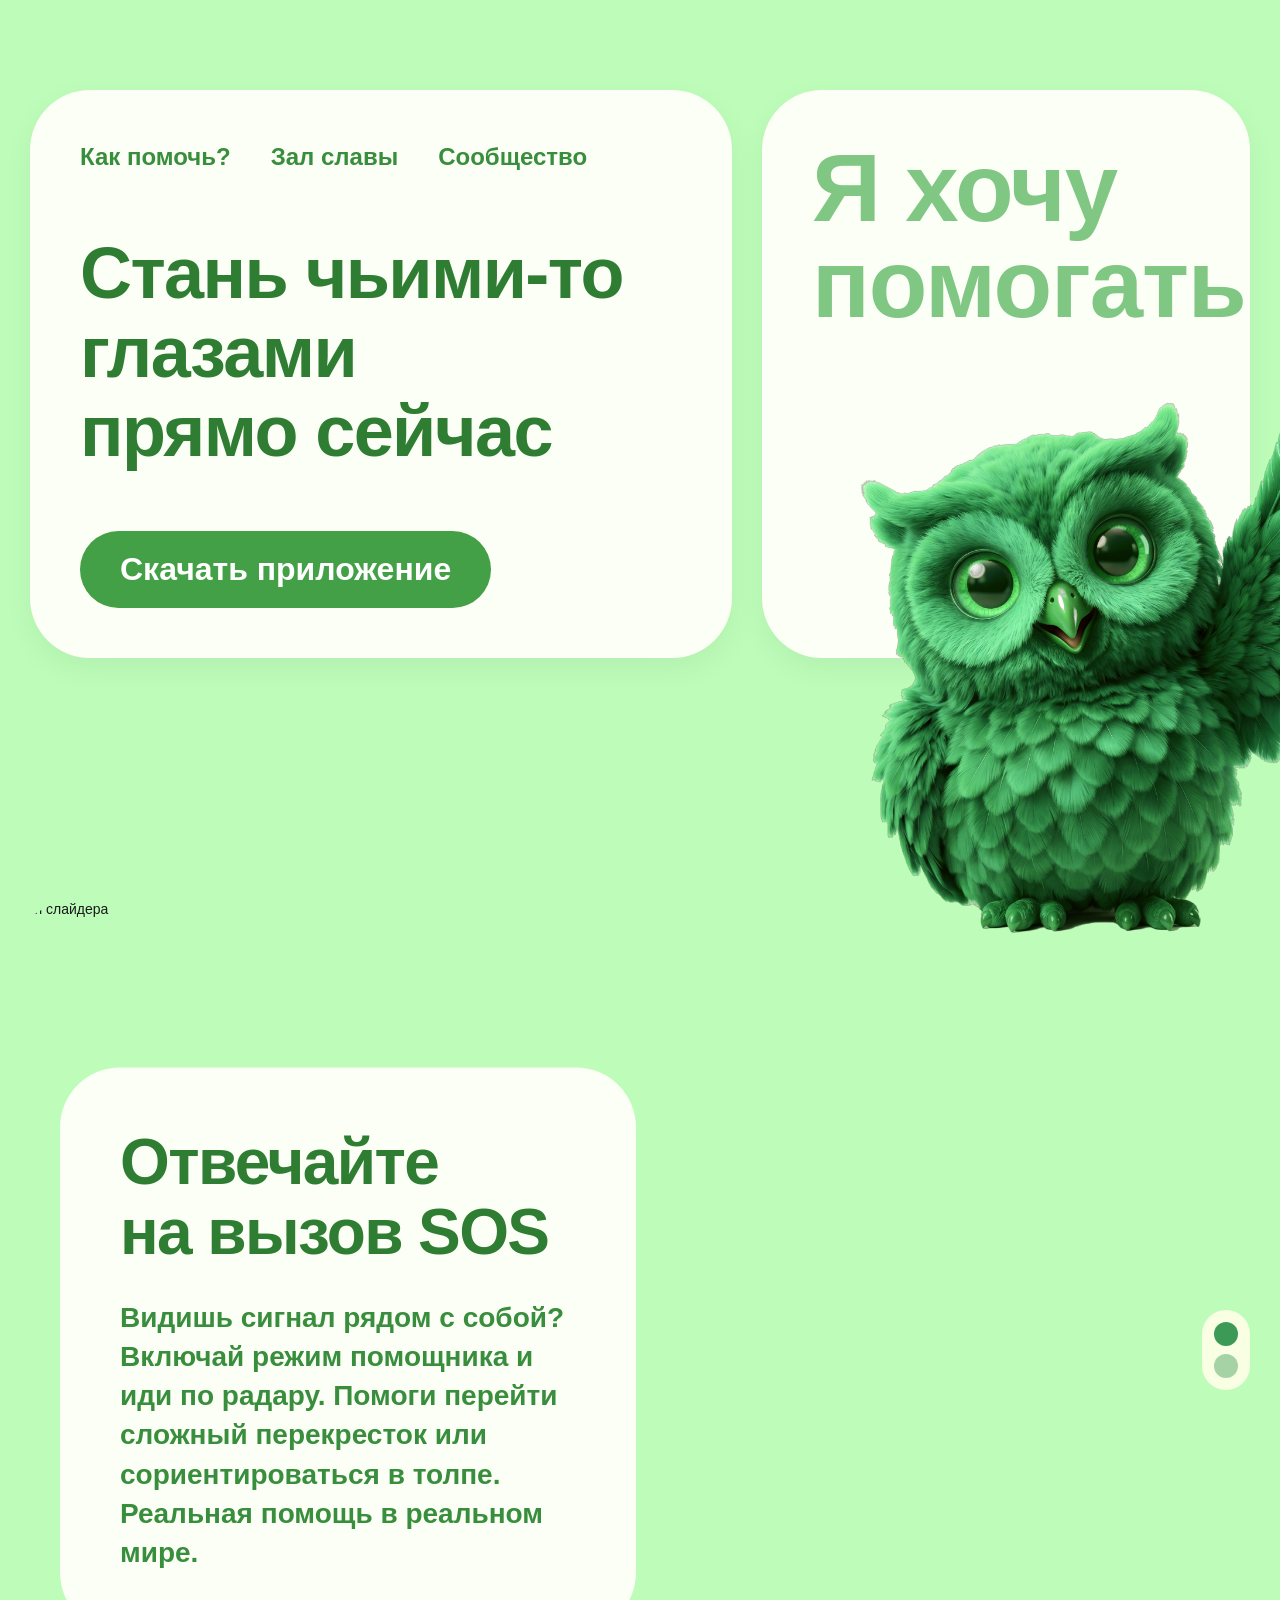
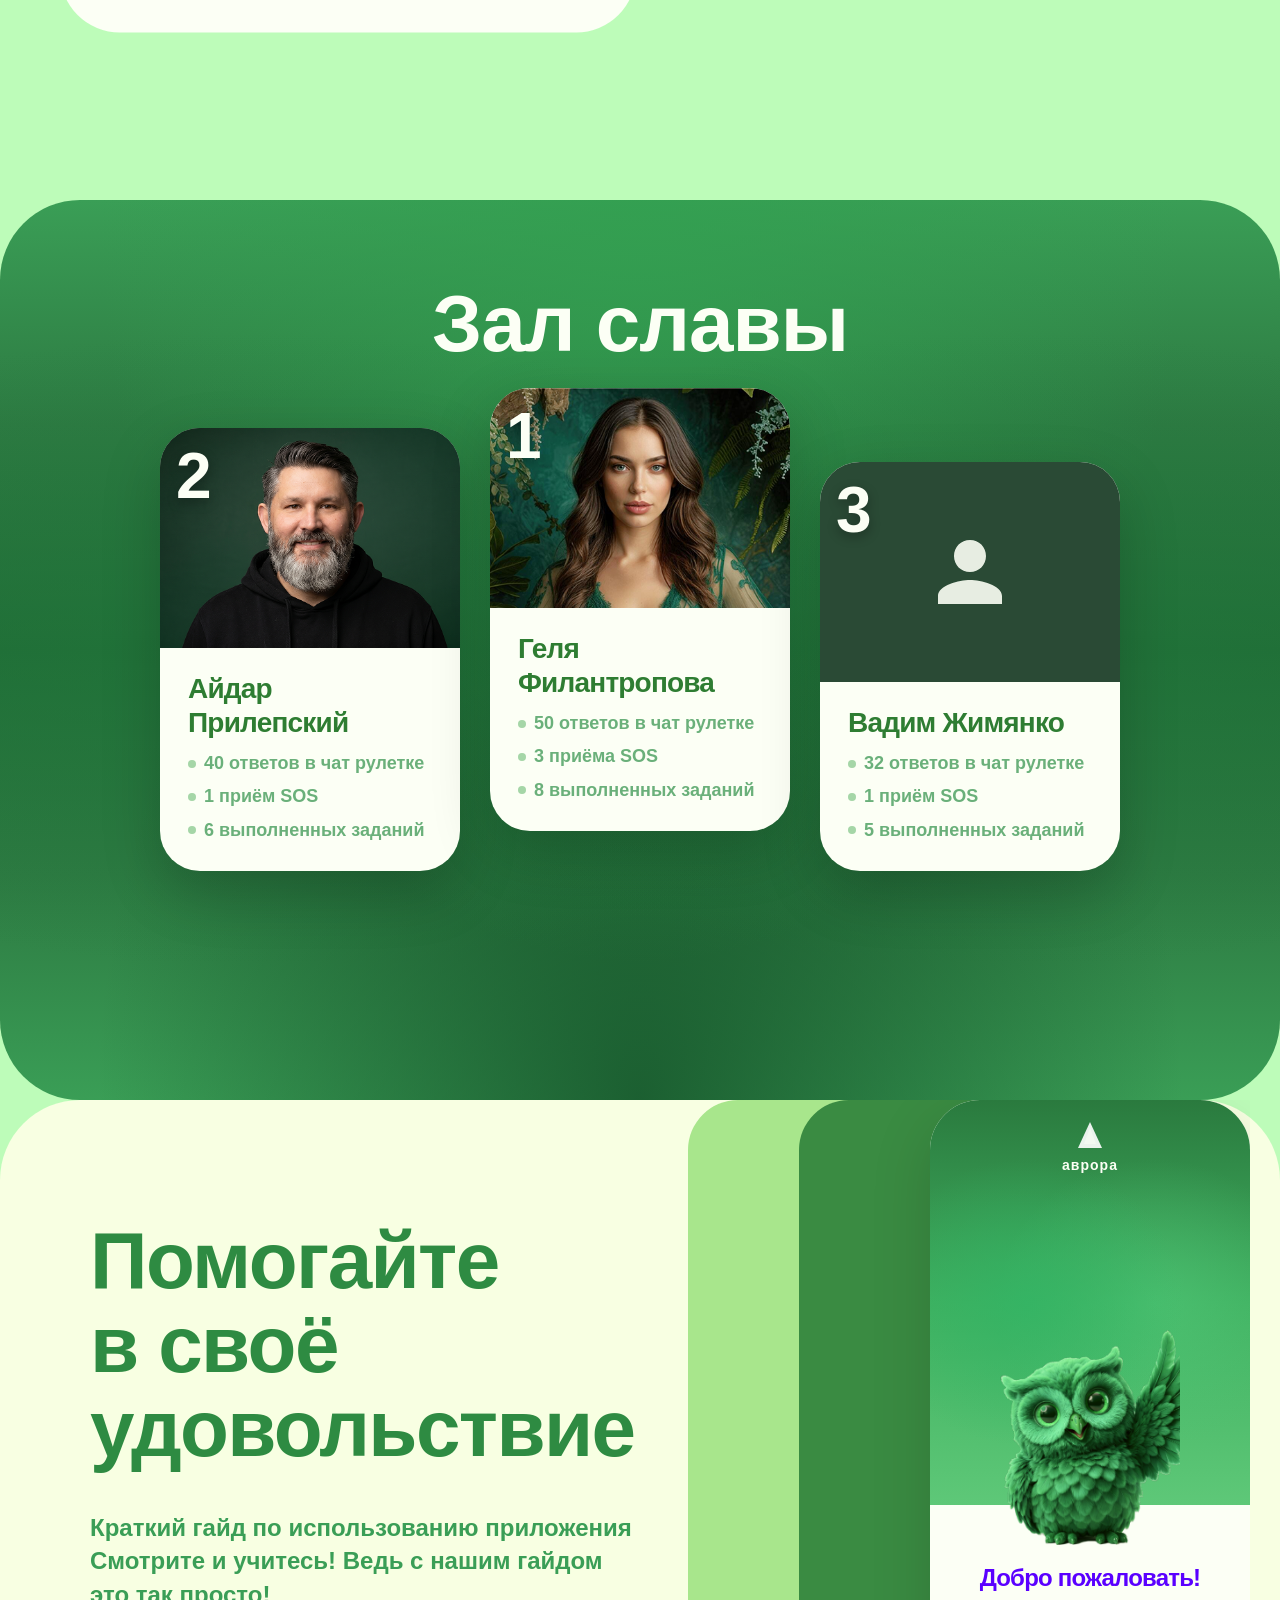
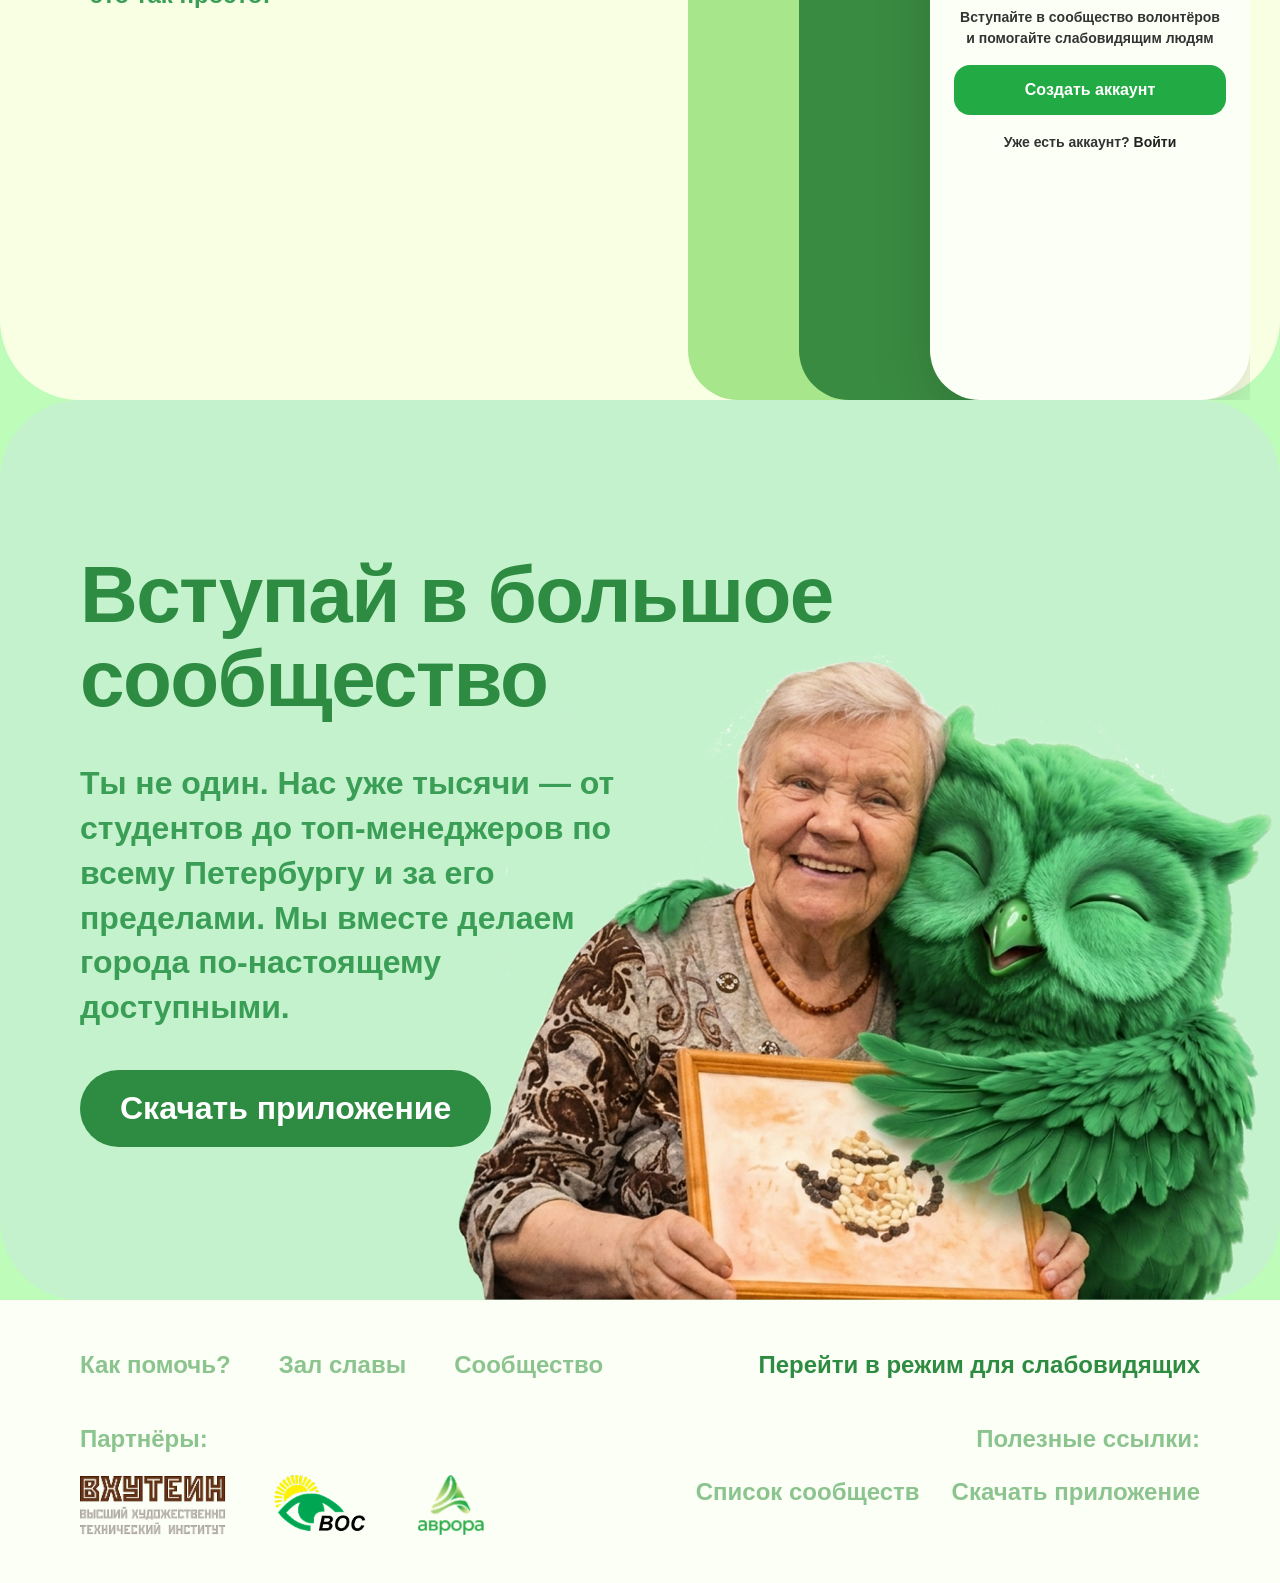
==== commit 4a807150: "update" ====
--- a/index.html
+++ b/index.html
@@ -11,6 +11,7 @@
     <link rel="stylesheet" href="css/rating.css" />
     <link rel="stylesheet" href="css/help.css" />
     <link rel="stylesheet" href="css/community.css" />
+    <link rel="stylesheet" href="css/footer.css" />
   </head>
   <body>
     <main class="main">
@@ -264,9 +265,54 @@
         </div>
       </section>
 
-      <section class="outro">
-        <div class="container"></div>
-      </section>
+      <footer class="site-footer">
+        <!-- Верхний ряд -->
+        <div class="footer-top">
+          <nav class="footer-nav">
+            <a href="#">Как помочь?</a>
+            <a href="#">Зал славы</a>
+            <a href="#">Сообщество</a>
+          </nav>
+          <div class="footer-accessibility">
+            <a href="#">Перейти в режим для слабовидящих</a>
+          </div>
+        </div>
+
+        <!-- Нижний ряд -->
+        <div class="footer-bottom">
+          <!-- Партнёры -->
+          <div class="footer-partners">
+            <span class="footer-partners__title">Партнёры:</span>
+            <div class="footer-partners__logos">
+              <!-- Замените src на реальные логотипы -->
+              <img
+                src="assets/img/footer/Logo VHUTEIN 1.png"
+                alt="ВХУТЕИН"
+                class="footer-partners__logo"
+              />
+              <img
+                src="assets/img/footer/image 228.png"
+                alt="ВОС"
+                class="footer-partners__logo"
+              />
+              <img
+                src="assets/img/footer/Group 139.png"
+                alt="Аврора"
+                class="footer-partners__logo"
+              />
+            </div>
+          </div>
+
+          <!-- Полезные ссылки -->
+          <div class="footer-links">
+            <span class="footer-links__title">Полезные ссылки:</span>
+            <div class="footer-links__items">
+              <a href="#">Список сообществ</a>
+              <a href="#">Скачать приложение</a>
+            </div>
+          </div>
+        </div>
+      </footer>
     </main>
     <script type="module" src="js/script.js"></script>
   </body>
--- a/css/footer.css
+++ b/css/footer.css
@@ -0,0 +1,191 @@
+/* * {
+  box-sizing: border-box;
+  margin: 0;
+  padding: 0;
+}
+
+body {
+  font-family: "Nunito", sans-serif;
+  background-color: #f5f5f5;
+} */
+
+.site-footer {
+  background-color: #fcfff5;
+  padding: 48px 80px;
+  display: flex;
+  flex-direction: column;
+  gap: 40px;
+}
+
+/* Верхний ряд — навигация и режим для слабовидящих */
+.footer-top {
+  display: flex;
+  justify-content: space-between;
+  align-items: center;
+}
+
+.footer-nav {
+  display: flex;
+  gap: 48px;
+}
+
+.footer-nav a {
+  font-size: 1.5rem;
+  font-weight: 800;
+  color: #8bc48e;
+  text-decoration: none;
+  transition: color 0.2s;
+}
+
+.footer-nav a:hover {
+  color: #2e8b42;
+}
+
+.footer-accessibility a {
+  font-size: 1.5rem;
+  font-weight: 800;
+  color: #2e8b42;
+  text-decoration: none;
+  transition: color 0.2s;
+}
+
+.footer-accessibility a:hover {
+  color: #1f6b35;
+}
+
+/* Нижний ряд — партнёры и ссылки */
+.footer-bottom {
+  display: flex;
+  justify-content: space-between;
+  align-items: flex-start;
+}
+
+.footer-partners {
+  display: flex;
+  flex-direction: column;
+  gap: 20px;
+}
+
+.footer-partners__title {
+  font-size: 1.5rem;
+  font-weight: 800;
+  color: #8bc48e;
+}
+
+.footer-partners__logos {
+  display: flex;
+  align-items: center;
+  gap: 48px;
+}
+
+.footer-partners__logo {
+  height: 60px;
+  object-fit: contain;
+  filter: grayscale(0);
+  transition: opacity 0.2s;
+}
+
+.footer-partners__logo:hover {
+  opacity: 0.7;
+}
+
+.footer-links {
+  display: flex;
+  flex-direction: column;
+  gap: 20px;
+  align-items: flex-end;
+}
+
+.footer-links__title {
+  font-size: 1.5rem;
+  font-weight: 800;
+  color: #8bc48e;
+}
+
+.footer-links__items {
+  display: flex;
+  gap: 32px;
+}
+
+.footer-links__items a {
+  font-size: 1.5rem;
+  font-weight: 700;
+  color: #8bc48e;
+  text-decoration: none;
+  transition: color 0.2s;
+}
+
+.footer-links__items a:hover {
+  color: #2e8b42;
+}
+
+/* АДАПТИВНОСТЬ */
+@media (max-width: 1024px) {
+  .site-footer {
+    padding: 40px;
+  }
+
+  .footer-top {
+    flex-direction: column;
+    gap: 24px;
+    align-items: flex-start;
+  }
+
+  .footer-nav {
+    flex-wrap: wrap;
+    gap: 24px;
+  }
+
+  .footer-nav a,
+  .footer-accessibility a {
+    font-size: 24px;
+  }
+
+  .footer-bottom {
+    flex-direction: column;
+    gap: 32px;
+  }
+
+  .footer-links {
+    align-items: flex-start;
+  }
+}
+
+@media (max-width: 600px) {
+  .site-footer {
+    padding: 30px 20px;
+  }
+
+  .footer-nav {
+    flex-direction: column;
+    gap: 16px;
+  }
+
+  .footer-nav a,
+  .footer-accessibility a {
+    font-size: 20px;
+  }
+
+  .footer-partners__title,
+  .footer-links__title {
+    font-size: 24px;
+  }
+
+  .footer-partners__logos {
+    flex-wrap: wrap;
+    gap: 24px;
+  }
+
+  .footer-partners__logo {
+    height: 40px;
+  }
+
+  .footer-links__items {
+    flex-direction: column;
+    gap: 16px;
+  }
+
+  .footer-links__items a {
+    font-size: 20px;
+  }
+}
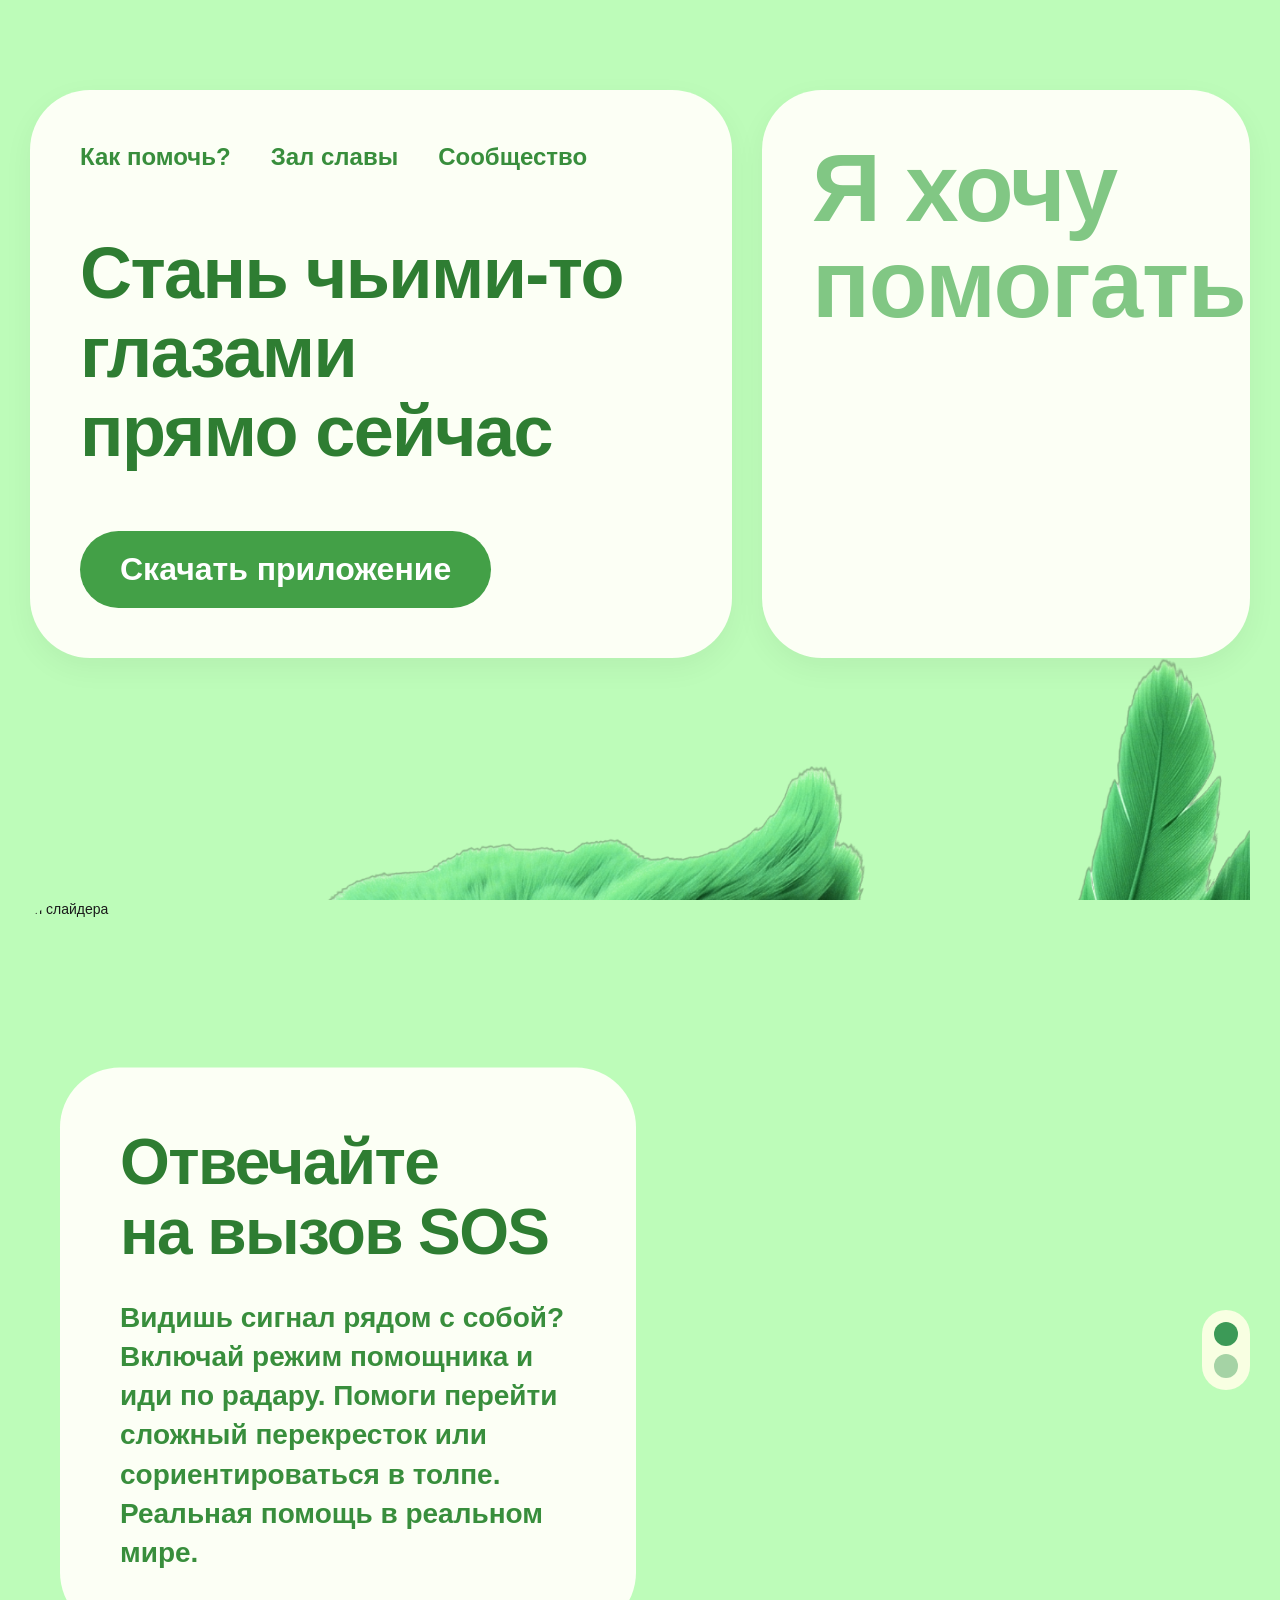
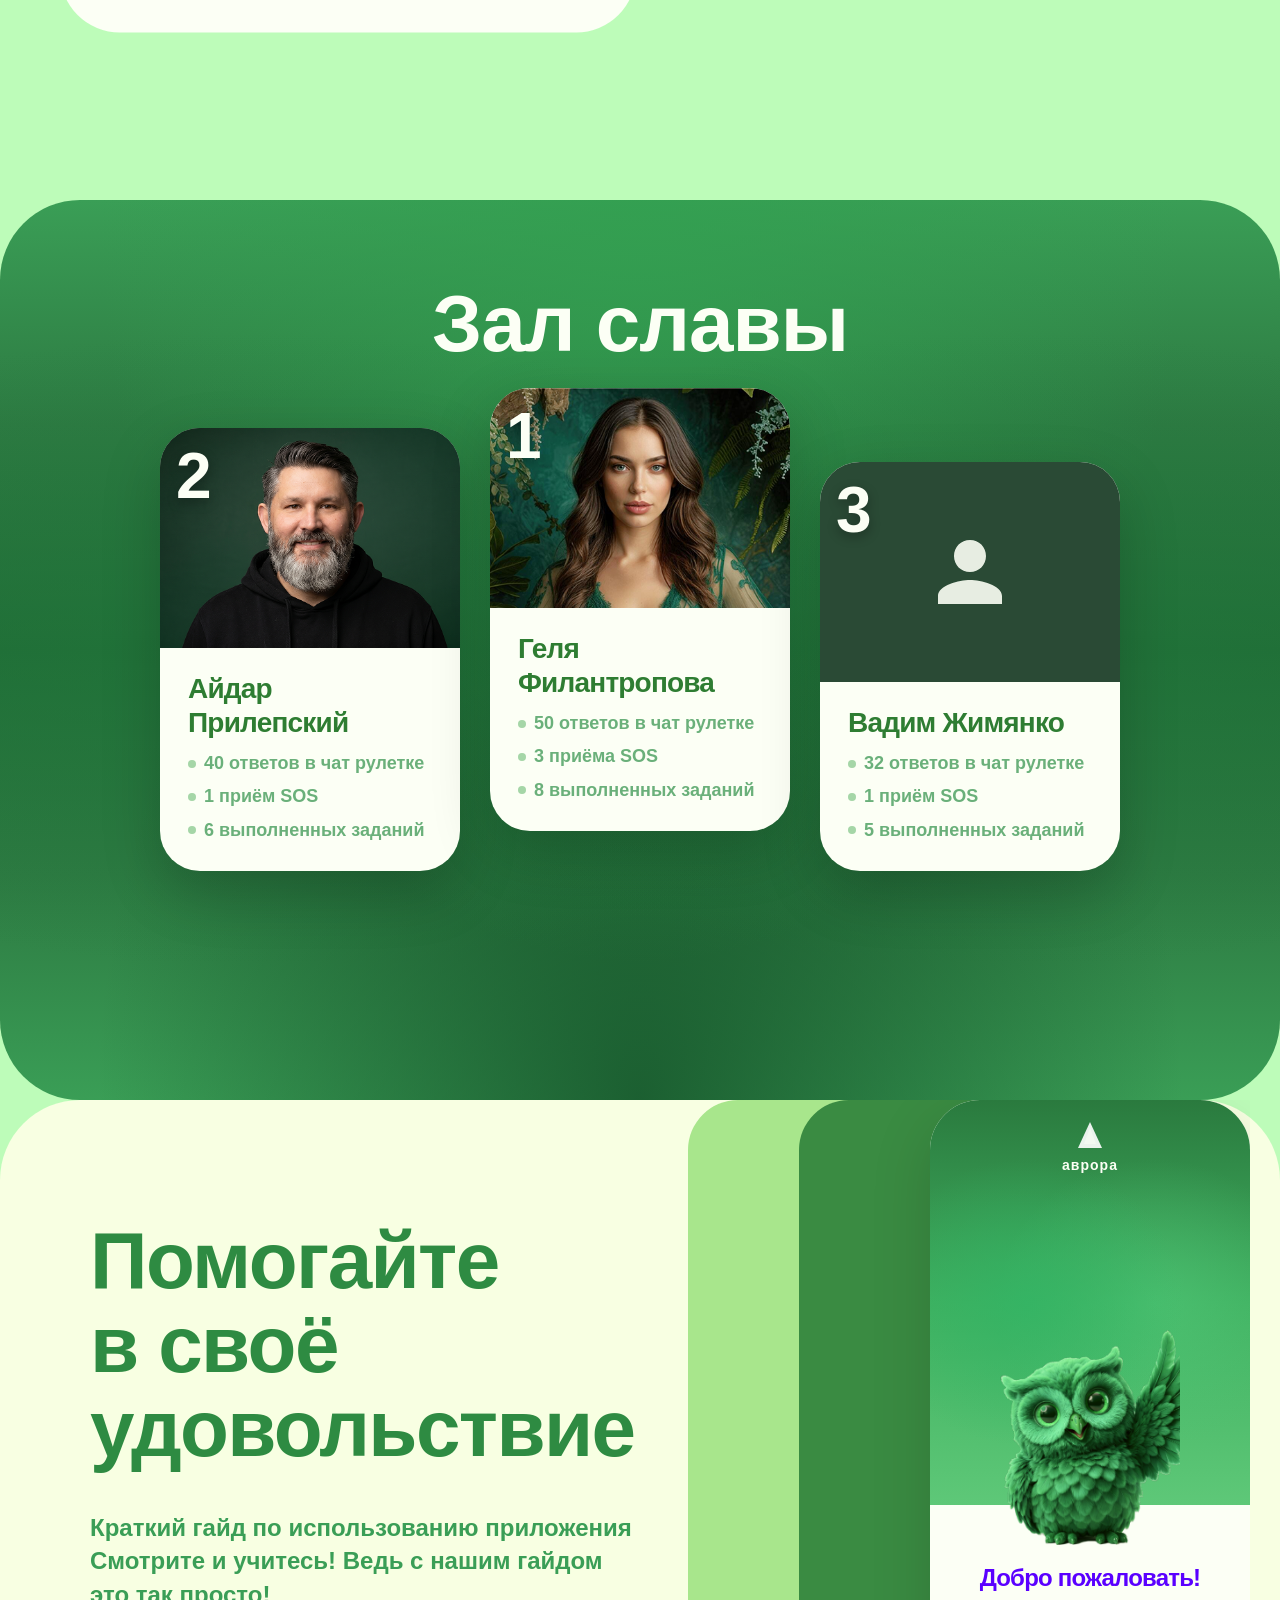
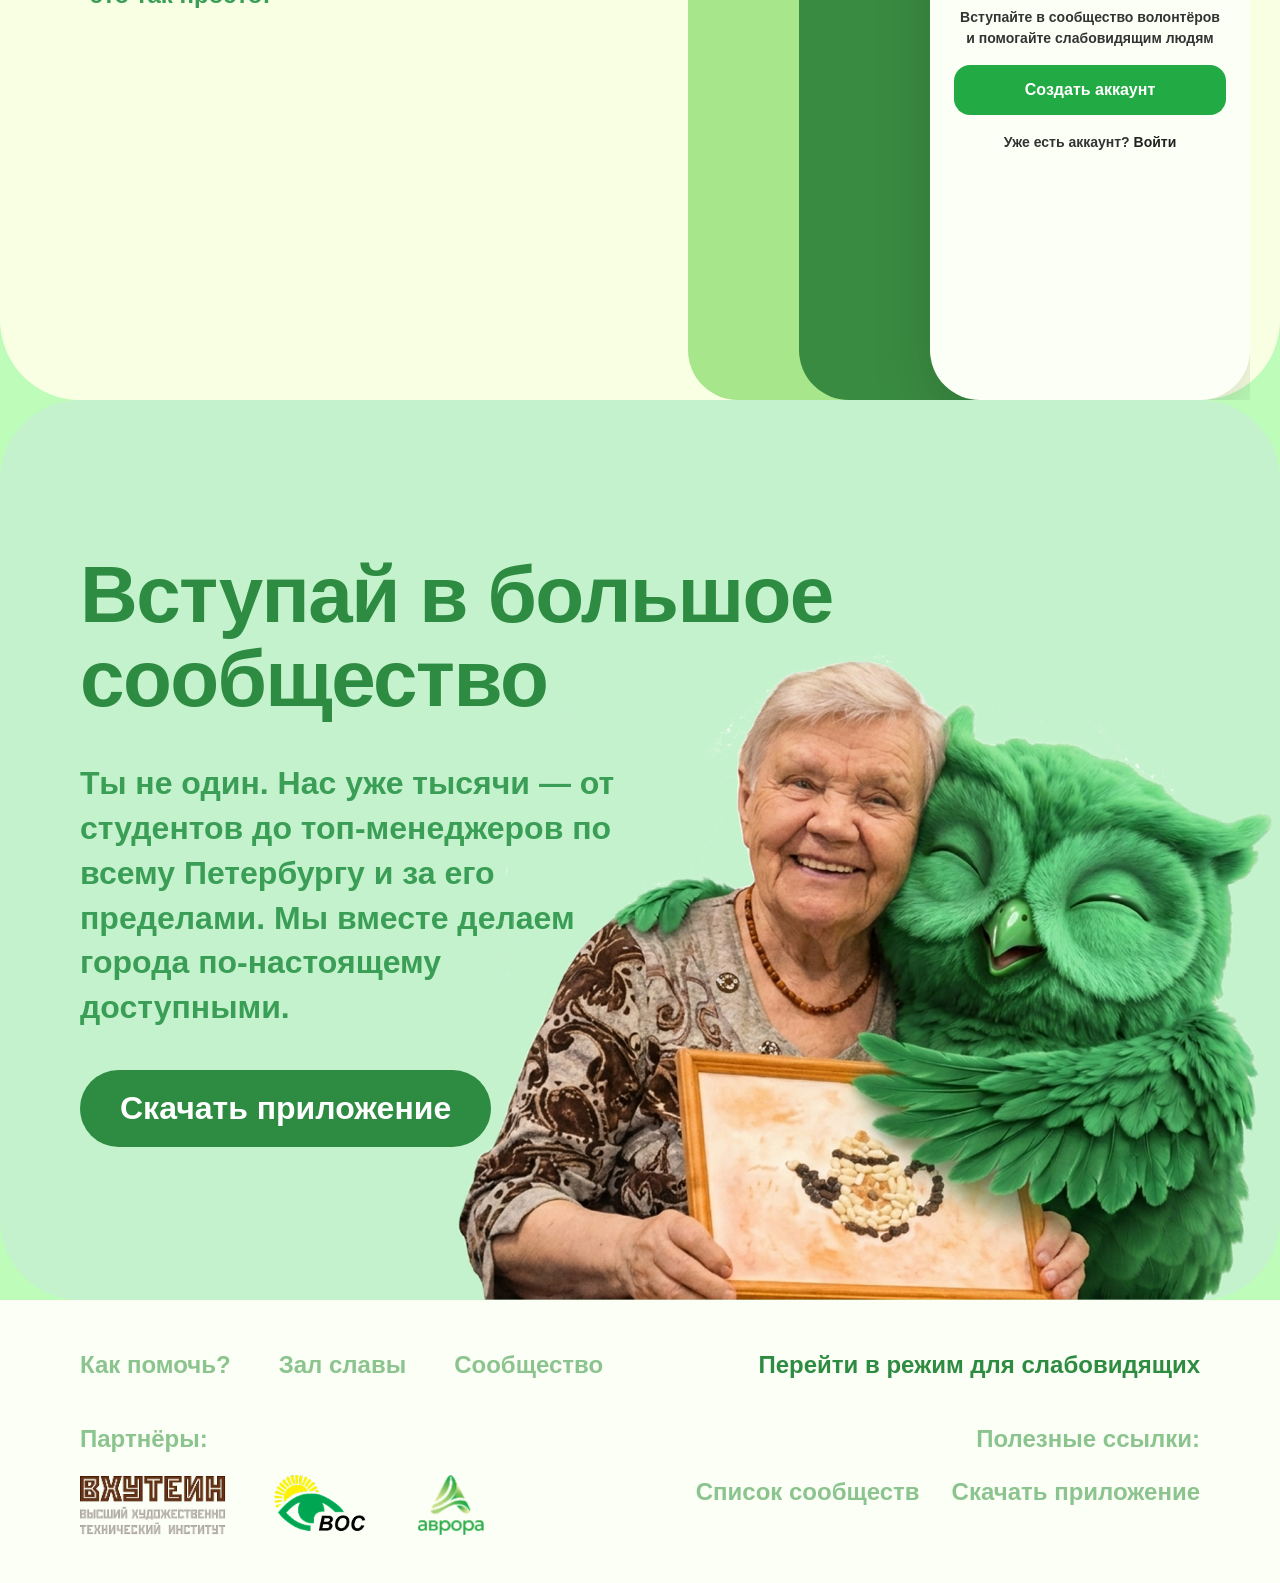
==== commit fb4bb01e: "update" ====
--- a/index.html
+++ b/index.html
@@ -43,10 +43,10 @@
           </div>
 
           <!-- Сова отдельно справа -->
-          <div class="owl-container">
-            <!-- ЗАМЕНИТЕ src НА ПУТЬ К ВАШЕЙ КАРТИНКЕ С СОВОЙ -->
+          <img src="assets/img/owl.png" alt="Зеленая сова" class="owl-img" />
+          <!-- <div class="owl-container">
             <img src="assets/img/owl.png" alt="Зеленая сова" class="owl-img" />
-          </div>
+          </div> -->
         </div>
       </section>
       <!--  -->
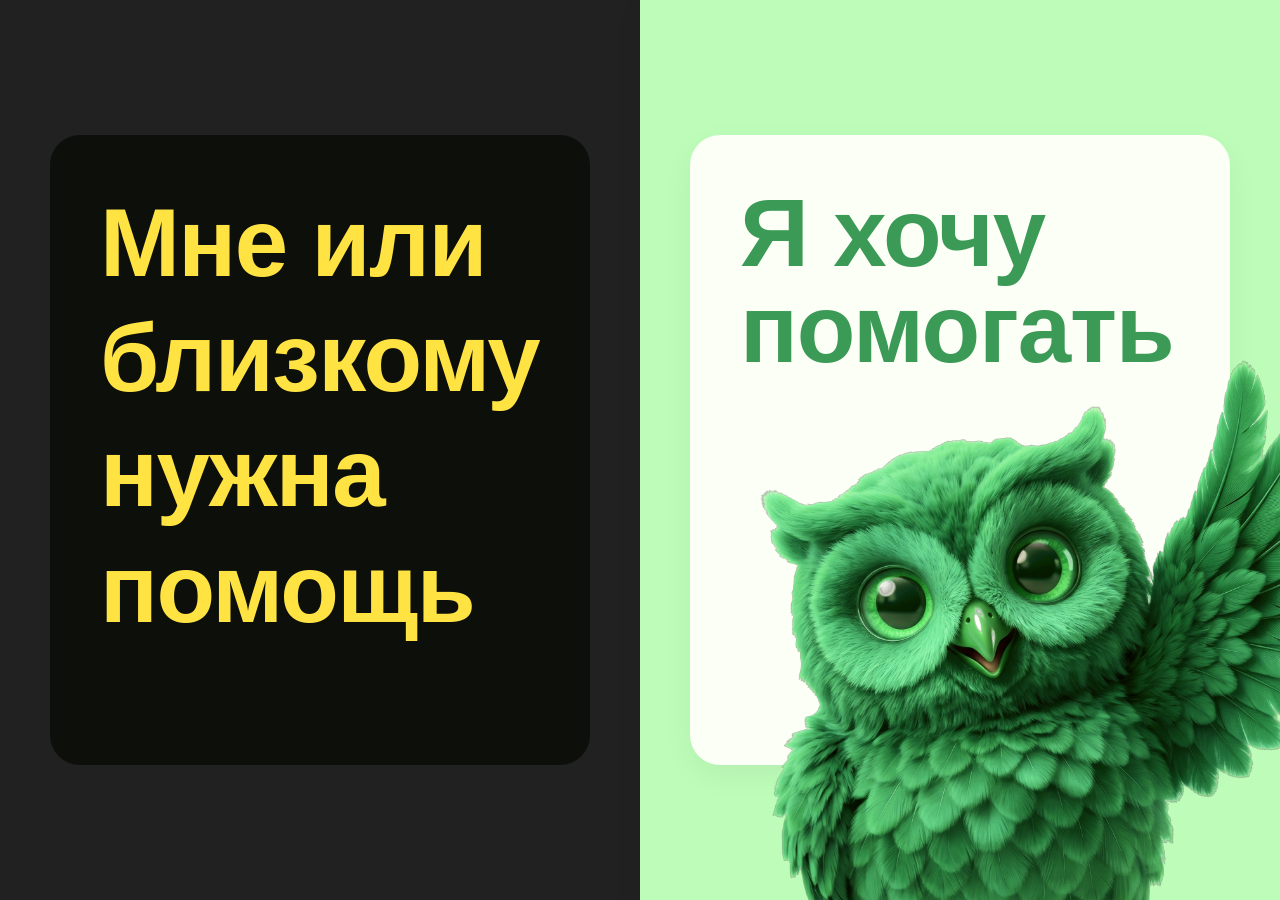
==== commit dc34fda8: "update" ====
--- a/index.html
+++ b/index.html
@@ -1,319 +1,43 @@
 <!doctype html>
-<html lang="en">
+<html lang="ru">
   <head>
     <meta charset="UTF-8" />
     <meta name="viewport" content="width=device-width, initial-scale=1.0" />
-    <title>Главная</title>
+    <title>Выбор роли</title>
     <link rel="stylesheet" href="css/reset.css" />
     <link rel="stylesheet" href="css/style.css" />
-    <link rel="stylesheet" href="css/hero.css" />
-    <link rel="stylesheet" href="css/slider.css" />
-    <link rel="stylesheet" href="css/rating.css" />
-    <link rel="stylesheet" href="css/help.css" />
-    <link rel="stylesheet" href="css/community.css" />
-    <link rel="stylesheet" href="css/footer.css" />
+    <link rel="stylesheet" href="css/select.css" />
   </head>
   <body>
     <main class="main">
-      <!--  -->
-      <!-- БЛОК ВСТУПЛЕНИЕ -->
-      <section class="hero">
-        <div class="container">
-          <!-- Контейнер с карточками -->
-          <div class="cards-wrapper">
-            <!-- Левая карточка -->
-            <div class="card card-left">
-              <nav class="menu">
-                <a href="#" class="menu-item">Как помочь?</a>
-                <a href="#" class="menu-item">Зал славы</a>
-                <a href="#" class="menu-item">Сообщество</a>
-              </nav>
-
-              <h2 class="main-title">
-                Стань чьими-то глазами<br />прямо сейчас
-              </h2>
-
-              <button class="btn">Скачать приложение</button>
+      <section class="select-section">
+        <div class="select-container">
+          <!-- Левая часть - стиль из blind.html -->
+          <a href="blind.html">
+            <div class="select-left">
+              <div class="card card--main">
+                <h2>Мне или близкому нужна помощь</h2>
+                <!-- <a href="#" class="back-link">вернуться на экран выбора</a> -->
+              </div>
             </div>
-
-            <!-- Правая карточка -->
-            <div class="card card-right">
-              <h1 class="side-title">Я хочу<br />помогать</h1>
+          </a>
+          <!-- Правая часть - стиль из index.html -->
+          <a href="helper.html">
+            <div class="select-right">
+              <div class="card card-right">
+                <h1 class="side-title">Я хочу<br />помогать</h1>
+              </div>
             </div>
-          </div>
-
+          </a>
           <!-- Сова отдельно справа -->
-          <img src="assets/img/owl.png" alt="Зеленая сова" class="owl-img" />
-          <!-- <div class="owl-container">
-            <img src="assets/img/owl.png" alt="Зеленая сова" class="owl-img" />
-          </div> -->
-        </div>
-      </section>
-      <!--  -->
-      <!-- СЛАЙДЕР -->
-      <section class="slider-section">
-        <!-- Фото на весь блок -->
-        <img
-          src="assets/img/2-1.png"
-          alt="Фон слайдера"
-          class="slider-bg active"
-          data-slide="1"
-        />
-        <img
-          src="assets/img/2-2.png"
-          alt="Фон слайдера"
-          class="slider-bg"
-          data-slide="2"
-        />
-
-        <!-- Карточка с текстом поверх фото -->
-        <div class="slider-text-card active" data-slide="1">
-          <h2 class="slider-title">Отвечайте<br />на вызов SOS</h2>
-          <p class="slider-description">
-            Видишь сигнал рядом с собой? Включай режим помощника и иди по
-            радару. Помоги перейти сложный перекресток или сориентироваться в
-            толпе. Реальная помощь в реальном мире.
-          </p>
-        </div>
-
-        <div class="slider-text-card" data-slide="2">
-          <h2 class="slider-title">Помогайте не выходя из дома</h2>
-          <p class="slider-description">
-            Видишь сигнал рядом с собой? Включай режим помощника и иди по
-            радару. Помоги перейти сложный перекресток или сориентироваться в
-            толпе. Реальная помощь в реальном мире.
-          </p>
-        </div>
-
-        <!-- Кнопки навигации -->
-        <div class="slider-nav">
-          <div class="slider-nav-capsule">
-            <button
-              class="slider-nav-btn slider-nav-btn--prev active"
-              aria-label="Предыдущий слайд"
-              data-slide="1"
-            ></button>
-            <button
-              class="slider-nav-btn slider-nav-btn--next"
-              aria-label="Следующий слайд"
-              data-slide="2"
-            ></button>
+          <div class="owl-container">
+            <!-- ЗАМЕНИТЕ src НА ПУТЬ К ВАШЕЙ КАРТИНКЕ С СОВОЙ -->
+            <a href="helper.html"
+              ><img src="assets/img/owl.png" alt="Зеленая сова" class="owl-img"
+            /></a>
           </div>
         </div>
       </section>
-
-      <section class="hall-of-fame">
-        <div class="container">
-          <h2 class="hall-title">Зал славы</h2>
-
-          <div class="podium">
-            <!-- 2-е место -->
-            <div class="user-card user-card--second">
-              <div class="user-card__photo-wrap">
-                <span class="user-card__rank">2</span>
-                <!-- Замените src на фото Айдара -->
-                <img
-                  src="assets/img/man-2-place.png"
-                  alt="Айдар Прилепский"
-                  class="user-card__photo"
-                />
-              </div>
-              <div class="user-card__info">
-                <h3 class="user-card__name">Айдар<br />Прилепский</h3>
-                <ul class="user-card__stats">
-                  <li>40 ответов в чат рулетке</li>
-                  <li>1 приём SOS</li>
-                  <li>6 выполненных заданий</li>
-                </ul>
-              </div>
-            </div>
-
-            <!-- 1-е место -->
-            <div class="user-card user-card--first">
-              <div class="user-card__photo-wrap">
-                <span class="user-card__rank">1</span>
-                <!-- Замените src на фото Гели -->
-                <img
-                  src="assets/img/man-1-place.png"
-                  alt="Геля Филантропова"
-                  class="user-card__photo"
-                />
-              </div>
-              <div class="user-card__info">
-                <h3 class="user-card__name">Геля<br />Филантропова</h3>
-                <ul class="user-card__stats">
-                  <li>50 ответов в чат рулетке</li>
-                  <li>3 приёма SOS</li>
-                  <li>8 выполненных заданий</li>
-                </ul>
-              </div>
-            </div>
-
-            <!-- 3-е место -->
-            <div class="user-card user-card--third">
-              <div class="user-card__photo-wrap">
-                <span class="user-card__rank">3</span>
-                <!-- Заглушка: иконка пользователя -->
-                <div class="user-card__photo-placeholder">
-                  <svg viewBox="0 0 24 24" xmlns="http://www.w3.org/2000/svg">
-                    <path
-                      d="M12 12c2.7 0 4.8-2.1 4.8-4.8S14.7 2.4 12 2.4 7.2 4.5 7.2 7.2 9.3 12 12 12zm0 2.4c-3.2 0-9.6 1.6-9.6 4.8v2.4h19.2v-2.4c0-3.2-6.4-4.8-9.6-4.8z"
-                    />
-                  </svg>
-                </div>
-              </div>
-              <div class="user-card__info">
-                <h3 class="user-card__name">Вадим Жимянко</h3>
-                <ul class="user-card__stats">
-                  <li>32 ответов в чат рулетке</li>
-                  <li>1 приём SOS</li>
-                  <li>5 выполненных заданий</li>
-                </ul>
-              </div>
-            </div>
-          </div>
-        </div>
-      </section>
-
-      <section class="help">
-        <div class="container">
-          <div class="guide-section">
-            <!-- Левая часть — текст -->
-            <div class="guide-text">
-              <h2 class="guide-title">
-                Помогайте<br />
-                в своё удовольствие
-              </h2>
-              <p class="guide-subtitle">
-                Краткий гайд по использованию приложения<br />
-                Смотрите и учитесь! Ведь с нашим гайдом это так просто!
-              </p>
-            </div>
-
-            <!-- Правая часть — стек слоёв -->
-            <div class="guide-visual">
-              <!-- Задний слой — светло-зелёный -->
-              <div class="stack-layer stack-layer--back"></div>
-
-              <!-- Средний слой — тёмно-зелёный -->
-              <div class="stack-layer stack-layer--mid"></div>
-
-              <!-- Передний слой — карточка с телефоном -->
-              <div class="stack-layer stack-layer--front">
-                <!-- Верхняя часть с зелёным фоном -->
-                <div class="phone-header">
-                  <div class="phone-logo">
-                    <svg
-                      class="phone-logo__icon"
-                      viewBox="0 0 32 32"
-                      fill="none"
-                      xmlns="http://www.w3.org/2000/svg"
-                    >
-                      <path
-                        d="M16 2L4 28h24L16 2z"
-                        fill="white"
-                        opacity="0.9"
-                      />
-                      <path
-                        d="M16 8L10 24h12L16 8z"
-                        fill="#fcfff5"
-                        opacity="0.5"
-                      />
-                    </svg>
-                    <span class="phone-logo__text">аврора</span>
-                  </div>
-
-                  <img
-                    src="assets/img/owl.png"
-                    alt="Зелёная сова"
-                    class="owl-image"
-                  />
-                </div>
-
-                <!-- Нижняя часть — белый фон с текстом -->
-                <div class="phone-body">
-                  <h3 class="phone-body__title">Добро пожаловать!</h3>
-                  <p class="phone-body__text">
-                    Вступайте в сообщество волонтёров<br />
-                    и помогайте слабовидящим людям
-                  </p>
-                  <button class="phone-body__btn">Создать аккаунт</button>
-                  <p class="phone-body__link">
-                    Уже есть аккаунт? <a href="#">Войти</a>
-                  </p>
-                </div>
-              </div>
-            </div>
-          </div>
-        </div>
-      </section>
-
-      <section class="community-section">
-        <div class="community-text">
-          <h2 class="community-title">Вступай в большое сообщество</h2>
-          <p class="community-description">
-            Ты не один. Нас уже тысячи — от студентов до топ-менеджеров по всему
-            Петербургу и за его пределами. Мы вместе делаем города по-настоящему
-            доступными.
-          </p>
-          <button class="community-btn">Скачать приложение</button>
-        </div>
-
-        <div class="community-image">
-          <!-- Замените src на путь к вашей картинке -->
-          <img src="assets/img/grandmabig.png" alt="Бабушка и зелёная сова" />
-        </div>
-      </section>
-
-      <footer class="site-footer">
-        <!-- Верхний ряд -->
-        <div class="footer-top">
-          <nav class="footer-nav">
-            <a href="#">Как помочь?</a>
-            <a href="#">Зал славы</a>
-            <a href="#">Сообщество</a>
-          </nav>
-          <div class="footer-accessibility">
-            <a href="#">Перейти в режим для слабовидящих</a>
-          </div>
-        </div>
-
-        <!-- Нижний ряд -->
-        <div class="footer-bottom">
-          <!-- Партнёры -->
-          <div class="footer-partners">
-            <span class="footer-partners__title">Партнёры:</span>
-            <div class="footer-partners__logos">
-              <!-- Замените src на реальные логотипы -->
-              <img
-                src="assets/img/footer/Logo VHUTEIN 1.png"
-                alt="ВХУТЕИН"
-                class="footer-partners__logo"
-              />
-              <img
-                src="assets/img/footer/image 228.png"
-                alt="ВОС"
-                class="footer-partners__logo"
-              />
-              <img
-                src="assets/img/footer/Group 139.png"
-                alt="Аврора"
-                class="footer-partners__logo"
-              />
-            </div>
-          </div>
-
-          <!-- Полезные ссылки -->
-          <div class="footer-links">
-            <span class="footer-links__title">Полезные ссылки:</span>
-            <div class="footer-links__items">
-              <a href="#">Список сообществ</a>
-              <a href="#">Скачать приложение</a>
-            </div>
-          </div>
-        </div>
-      </footer>
     </main>
-    <script type="module" src="js/script.js"></script>
   </body>
 </html>
--- a/css/select.css
+++ b/css/select.css
@@ -0,0 +1,135 @@
+/* Стили для страницы select.html */
+
+.select-section {
+  width: 100%;
+  height: 100svh;
+  overflow: hidden;
+}
+
+.select-container {
+  width: 100%;
+  height: 100%;
+
+  display: grid;
+  grid-template-columns: 1fr 1fr;
+}
+
+/* Левая половина - тёмный фон из blind.html */
+.select-left {
+  background-color: #212121;
+  height: 100%;
+  padding: 50px;
+  display: flex;
+  align-items: center;
+  justify-content: center;
+}
+
+/* Правая половина - светлый фон из index.html */
+.select-right {
+  background-color: #bdfcb9;
+  height: 100%;
+  padding: 50px;
+  display: flex;
+  align-items: center;
+  justify-content: center;
+  box-shadow: 0 10px 30px rgba(0, 0, 0, 0.05);
+}
+
+/* Общие стили для карточек */
+.card {
+  border-radius: 30px;
+  padding: 50px;
+  display: flex;
+  flex-direction: column;
+  justify-content: space-between;
+  width: 100%;
+  max-height: 695px;
+}
+
+/* Левая карточка - стили из blind.html (hero-help-section) */
+.card--main {
+  height: 70svh;
+  background-color: #0d0f0b;
+  color: #ffe342;
+}
+
+.card--main h2 {
+  font-size: 6rem;
+  line-height: 1.2;
+  margin: 0 0 20px 0;
+  font-weight: bold;
+}
+
+.back-link {
+  font-size: 1rem;
+  text-decoration: none;
+  opacity: 0.8;
+  transition: opacity 0.3s ease;
+  color: #9e8e2c;
+}
+
+.back-link:hover {
+  opacity: 1;
+}
+
+/* Правая карточка - стили из index.html (hero section) */
+.card-right {
+  background-color: #fcfff5;
+  height: 70svh;
+  align-items: flex-start;
+  text-align: left;
+  display: flex;
+  flex-direction: column;
+  justify-content: flex-start;
+  box-shadow: 0 10px 30px rgba(0, 0, 0, 0.05);
+}
+
+.side-title {
+  font-size: 6rem;
+  line-height: 1;
+  color: #3c9a57;
+  font-weight: 900;
+  margin-bottom: 20px;
+  flex-shrink: 0;
+}
+
+/* Контейнер для совы - отдельно справа */
+.owl-container {
+  position: fixed;
+  top: 40svh;
+  right: 0;
+  width: 520px;
+  flex-shrink: 0;
+  display: flex;
+  align-items: flex-end;
+  margin-left: -60px;
+  pointer-events: none;
+}
+
+.owl-img {
+  width: 100%;
+  height: auto;
+  object-fit: contain;
+  display: block;
+  max-width: none;
+  pointer-events: auto;
+}
+
+/* Адаптивность */
+@media (max-width: 768px) {
+  .select-container {
+    grid-template-columns: 1fr;
+    gap: 20px;
+    padding: 5svh 0;
+  }
+
+  .select-left,
+  .select-right {
+    padding: 30px;
+  }
+
+  .card {
+    padding: 30px;
+    max-height: none;
+  }
+}
